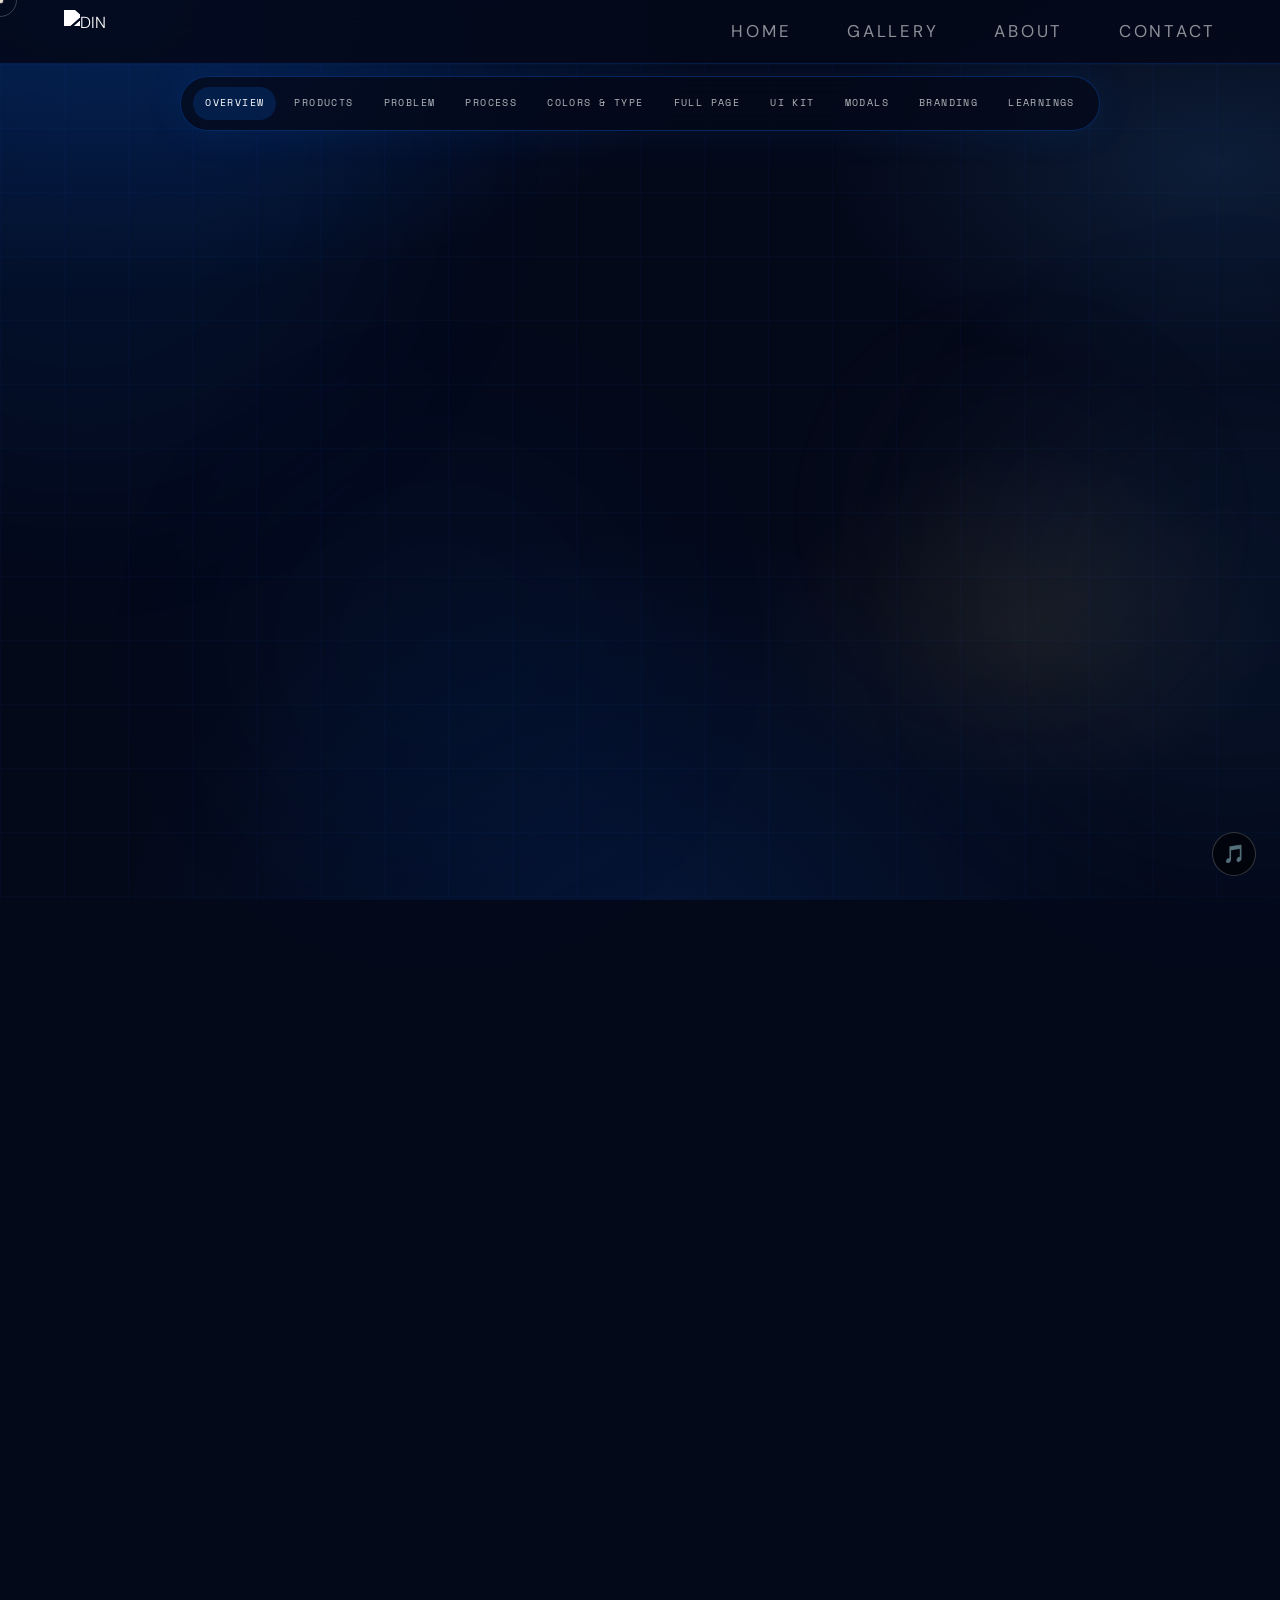
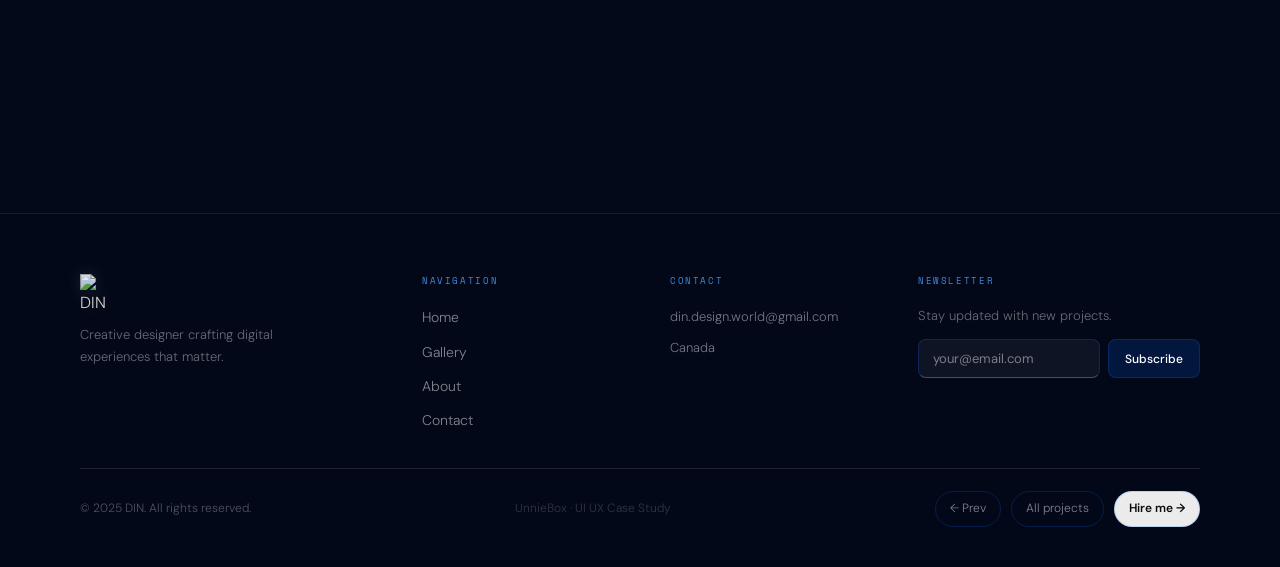
==== portfolio/unnie-box.html @ bd4ddaff "обновил файлы" ====
<!-- portfolio/unnie-box.html -->
<!DOCTYPE html>
<html lang="en">
<head>
  <meta charset="UTF-8">
  <meta name="viewport" content="width=device-width, initial-scale=1.0">
  <title>DIN – UnnieBox Case Study</title>
  <link rel="preconnect" href="https://fonts.googleapis.com">
  <link rel="preconnect" href="https://fonts.gstatic.com" crossorigin>
  <link href="https://fonts.googleapis.com/css2?family=Cormorant+Garamond:ital,wght@0,300;0,400;0,500;0,600;1,300;1,400&family=DM+Sans:wght@200;300;400;500&family=Space+Mono:wght@400;700&display=swap" rel="stylesheet">
  <link rel="stylesheet" href="/assets/css/style.css">
  <link rel="stylesheet" href="/assets/css/unniebox.css">
  <link rel="stylesheet" href="/assets/css/portfolio.css">
  <link rel="icon" type="image/png" href="/assets/images/DIN.png">
</head>
<body class="ub-body">
  <div class="ub-bg"></div>
  <div class="ub-grid-overlay"></div>
  <div class="ub-orb ub-orb-1"></div>
  <div class="ub-orb ub-orb-2"></div>
  <div class="ub-orb ub-orb-3"></div>
  <div class="ub-orb ub-orb-4"></div>
  <div class="ub-progress-bar" id="ubProgress"></div>
  <div class="din-cursor" id="dinCursor"></div>
  <div class="din-cursor-ring" id="dinCursorRing"></div>

  <header class="nav" id="topnav">
    <div class="logo"><a href="../index.html"><img src="/assets/images/DIN.png" alt="DIN" class="logo-img"></a></div>
    <button class="burger" id="burger" aria-label="Menu" type="button"><span></span><span></span><span></span></button>
    <nav class="menu">
      <a href="../index.html">Home</a>
      <a href="../gallery.html">Gallery</a>
      <a href="../about.html">About</a>
      <a href="../contactus.html">Contact</a>
    </nav>
  </header>
  <nav class="mobile-menu" id="mobileMenu">
    <div class="mobile-menu-panel">
      <div class="mobile-menu-top">
        <div class="mobile-logo" aria-hidden="true"></div>
        <button class="mobile-close" id="mobileClose" type="button">&times;</button>
      </div>
      <div class="mobile-menu-links">
        <a href="../index.html">Home</a>
        <a href="../gallery.html">Gallery</a>
        <a href="../about.html">About</a>
        <a href="../contactus.html">Contact</a>
      </div>
    </div>
  </nav>

  <div class="ub-page-wrap">
    <div class="case-subnav" data-case-subnav>
      <div class="case-subnav-inner">
        <div class="case-subnav-pill" role="navigation" aria-label="Case sections">
          <a href="#overview" class="case-subnav-link">Overview</a>
          <a href="#products" class="case-subnav-link">Products</a>
          <a href="#problem" class="case-subnav-link">Problem</a>
          <a href="#process" class="case-subnav-link">Process</a>
          <a href="#colors" class="case-subnav-link">Colors & Type</a>
          <a href="#landing" class="case-subnav-link">Full Page</a>
          <a href="#uikit" class="case-subnav-link">UI Kit</a>
          <a href="#modals" class="case-subnav-link">Modals</a>
          <a href="#branding" class="case-subnav-link">Branding</a>
          <a href="#learnings" class="case-subnav-link">Learnings</a>
        </div>
      </div>
    </div>

    <main class="ub-content" style="position:relative;z-index:1;color:#fff;padding-top:18px">
      <div class="case-wrap" style="padding-top:20px">
        <div class="case-hero" data-reveal>
          <div>
            <div class="ub-hero-accent"></div>
            <div class="case-eyebrow">UI WEB DESIGN · CASE STUDY</div>
            <h1 class="case-title">UnnieBox</h1>
            <p class="case-sub">Premium landing page and UI system for a Korean beauty box subscription. Trust, clarity, and conversion — through clean typography, smart modal flows, and strong calls-to-action.</p>
            <div class="case-actions">
              <a class="btn-case primary" href="../gallery.html">← Back to gallery</a>
              <a class="btn-case" href="../contactus.html">Get in touch</a>
              <a class="btn-case" href="clm.html">← Prev</a>
            </div>
            <div class="case-meta" style="margin-top:22px">
              <div class="meta-card"><div class="meta-k">Role</div><div class="meta-v">UI / UX Designer</div></div>
              <div class="meta-card"><div class="meta-k">Tools</div><div class="meta-v"><span class="chip">Figma</span><span class="chip">Adobe Illustrator</span></div></div>
              <div class="meta-card"><div class="meta-k">Focus</div><div class="meta-v">Landing page · Design system · Components</div></div>
              <div class="meta-card"><div class="meta-k">Deliverables</div><div class="meta-v">Screens · UI kit · Logo · Mockups</div></div>
            </div>
          </div>
          <!-- HERO IMAGE -->
          <div class="ub-hero-image-wrap" data-reveal data-reveal-delay="2">
            <img src="/assets/images/unniebox/products%20for%20website2.png" alt="Korean beauty product">
            <div class="ub-hero-overlay"></div>
            <span class="ub-hero-badge">Korean Skincare</span>
          </div>
        </div>

        <section class="case-sections">
          <section class="case-section" id="overview" data-reveal>
            <div class="case-overview-top">
              <div class="case-eyebrow">PROJECT OVERVIEW</div>
              <h2 class="case-h2">Beauty boxes from Korea, reimagined.</h2>
              <p class="case-p">UnnieBox is a subscription beauty service curating boxes with Korean skincare and cosmetics, shipped internationally. The challenge: design a complete landing page that builds trust fast, communicates product value visually, and guides users through a simple order flow.</p>
              <p class="case-p" style="margin-top:10px">I designed the full UI system — from logo and favicon to every button state, modal, and micro-interaction.</p>
              <div class="case-stats" style="margin-top:24px">
                <div class="stat" data-reveal data-reveal-delay="1"><div class="stat-n">9+</div><div class="stat-t">Unique page sections designed</div></div>
                <div class="stat" data-reveal data-reveal-delay="2"><div class="stat-n">5</div><div class="stat-t">Modal flow variants</div></div>
                <div class="stat" data-reveal data-reveal-delay="3"><div class="stat-n">100%</div><div class="stat-t">Custom UI kit from scratch</div></div>
              </div>
            </div>
          </section>

          <section class="case-section" id="products" data-reveal>
            <h2 class="case-h2">Featured products</h2>
            <p class="case-p">Each box is curated with dermatologist-tested Korean beauty products. Clean formulas, certified ingredients — zero SLS, SLES, sulfates, or artificial dyes.</p>
            <div class="ub-products-grid">
              <!-- PRODUCT IMAGES -->
              <div class="ub-product-card" data-reveal data-reveal-delay="1"><img src="/assets/images/unniebox/products%20for%20website.png" alt="Cleanser"><span class="ub-product-pill">Cleanser</span></div>
              <div class="ub-product-card" data-reveal data-reveal-delay="2"><img src="/assets/images/unniebox/products%20for%20website2.png" alt="Moisturizer"><span class="ub-product-pill">Moisturizer</span></div>
              <div class="ub-product-card" data-reveal data-reveal-delay="3"><img src="/assets/images/unniebox/products%20for%20website3.png" alt="SPF 50+"><span class="ub-product-pill">SPF 50+</span></div>
            </div>
          </section>

          <section class="case-section" id="problem" data-reveal>
            <h2 class="case-h2">Problem and goals</h2>
            <div class="case-grid2">
              <div class="case-card" data-reveal data-reveal-delay="1"><h3>Problem</h3><p>Beauty boxes require trust. Users need proof, clarity, and confidence before they share contact details or pay. Generic layouts kill conversions.</p></div>
              <div class="case-card" data-reveal data-reveal-delay="2"><h3>Goals</h3><p>Build a premium look, explain the offer fast, and guide users through a simple flow — learn, trust, order. Every section should answer an objection.</p></div>
            </div>
          </section>

          <section class="case-section" id="process" data-reveal>
            <h2 class="case-h2">Process</h2>
            <p class="case-p">I worked from story structure to reusable components. Each step focused on clarity, hierarchy, and conversion.</p>
            <div class="case-process">
              <div class="pstep" data-reveal data-reveal-delay="1"><div class="pnum">01</div><div class="ptitle">Story and layout</div><div class="pdesc">Defined the page narrative, section order, and CTA rhythm for a smooth user journey.</div></div>
              <div class="pstep" data-reveal data-reveal-delay="2"><div class="pnum">02</div><div class="ptitle">Design system</div><div class="pdesc">Set colors, typography, spacing, and card styles to keep everything consistent.</div></div>
              <div class="pstep" data-reveal data-reveal-delay="3"><div class="pnum">03</div><div class="ptitle">Components</div><div class="pdesc">Built a UI kit of buttons, inputs, tags, icons, and card templates to speed up design.</div></div>
              <div class="pstep" data-reveal data-reveal-delay="4"><div class="pnum">04</div><div class="ptitle">Interaction and polish</div><div class="pdesc">Designed modal flows, micro-interactions, and final visual refinements for a premium feel.</div></div>
            </div>
          </section>

          <section class="case-section" id="colors" data-reveal>
            <h2 class="case-h2">Colors and typography</h2>
            <p class="case-p">A calm, clean palette with one strong blue for actions. Editorial headings create a premium vibe, while the UI font keeps details readable.</p>
            <div class="case-swatch-row" style="margin-top:18px">
              <div class="sw" style="--c:#0b6dff"><span>Accent</span><b>#0B6DFF</b></div>
              <div class="sw" style="--c:#111318"><span>Text</span><b>#111318</b></div>
              <div class="sw" style="--c:#4aa2ff"><span>Secondary</span><b>#4AA2FF</b></div>
              <div class="sw" style="--c:#eaf3ff"><span>Surface</span><b>#EAF3FF</b></div>
              <div class="sw" style="--c:#e8c15a"><span>Warm</span><b>#E8C15A</b></div>
            </div>
            <div class="case-type-row">
  <div class="type-card">
    <span class="type-k">DISPLAY FONT</span>
    <div class="type-s">Cormorant Garamond</div>
    <div class="type-ex" style="font-family:'Cormorant Garamond',serif; font-style:italic;">Beauty from Korea</div>
  </div>
  <div class="type-card">
    <span class="type-k">UI FONT</span>
    <div class="type-s">DM Sans</div>
    <div class="type-ex" style="font-family:'DM Sans',sans-serif;">Clear UI and body text</div>
  </div>
</div>
  
          </section>

          <section class="case-section" id="landing" data-reveal>
            <div class="landing-head"><div class="case-eyebrow">FULL PAGE DESIGN</div><h2 class="case-h2">The complete landing experience.</h2></div>
            <div class="landing-grid">
              <div class="landing-full">
                <!-- FULL LANDING PAGE: main page -->
                <div class="landing-card"><img src="/assets/images/unniebox/main%20page.png" alt="Full landing page design"></div>
                <button class="landing-expand" type="button" id="expandFull">Expand full page ↗</button>
              </div>
              <div class="landing-modals">
                <!-- MODALS SIDEBAR -->
                <div class="modal-card" data-reveal data-reveal-delay="1"><div class="modal-tag">LEAD CAPTURE</div><img src="/assets/images/unniebox/UX%20flows3.png" alt="Lead capture modal"></div>
                <div class="modal-card" data-reveal data-reveal-delay="2"><div class="modal-tag">INSTAGRAM CTA</div><img src="/assets/images/unniebox/UX%20flows4.png" alt="Instagram modal"></div>
                <div class="modal-card" data-reveal data-reveal-delay="3"><div class="modal-tag">PAYMENT HELP</div><img src="/assets/images/unniebox/UX%20flows5.png" alt="Payment modal"></div>
              </div>
            </div>
          </section>

          <section class="case-section" id="uikit" data-reveal>
            <h2 class="case-h2">UI kit</h2>
            <p class="case-p">Reusable components designed for speed: buttons, cards, icons, tags, and input fields.</p>
            <div class="case-gallery">
              <!-- UI KIT -->
              <div class="case-img g-col-12" data-reveal><img src="/assets/images/unniebox/UIkit.png" alt="UI kit components"></div>
            </div>
          </section>

          <section class="case-section" id="modals" data-reveal>
            <h2 class="case-h2">Modal UX flows</h2>
            <p class="case-p">Instead of pushing users away from the main flow, key interactions open in modals. This keeps focus on conversion.</p>
            <div class="ub-screens-grid">
              <!-- ALL 5 MODAL SCREENS -->
              <div class="ub-screen-card" data-reveal data-reveal-delay="1"><span class="ub-screen-tag">Skin guide CTA</span><img src="/assets/images/unniebox/UX%20flows1.png" alt="Skin guide modal"></div>
              <div class="ub-screen-card" data-reveal data-reveal-delay="2"><span class="ub-screen-tag">Instagram follow</span><img src="/assets/images/unniebox/UX%20flows2.png" alt="Instagram modal"></div>
              <div class="ub-screen-card" data-reveal data-reveal-delay="3"><span class="ub-screen-tag">Payment troubleshoot</span><img src="/assets/images/unniebox/UX%20flows3.png" alt="Payment modal"></div>
              <div class="ub-screen-card" data-reveal data-reveal-delay="4"><span class="ub-screen-tag">Order form</span><img src="/assets/images/unniebox/UX%20flows4.png" alt="Order form modal"></div>
              <div class="ub-screen-card full" data-reveal data-reveal-delay="1"><span class="ub-screen-tag">Daily care tip</span><img src="/assets/images/unniebox/UX%20flows5.png" alt="Daily care modal"></div>
            </div>
          </section>

          <section class="case-section" id="branding" data-reveal>
            <h2 class="case-h2">Branding and mockups</h2>
            <p class="case-p">The wordmark uses a simple gift icon replacing the "O" in BOX — making the idea instantly readable.</p>
            <div class="case-gallery">
              <!-- LOGOS -->
              <div class="case-img g-col-6" data-reveal data-reveal-delay="1"><img src="/assets/images/unniebox/logo%20black.png" alt="Logo dark"></div>
              <div class="case-img g-col-6" data-reveal data-reveal-delay="2"><img src="/assets/images/unniebox/lgoo%20white%202.png" alt="Logo light"></div>
              <div class="case-img g-col-12" data-reveal data-reveal-delay="1"><img src="/assets/images/unniebox/logo%20black.png" alt="Logo mockup"></div>
              <div class="case-img g-col-12" data-reveal data-reveal-delay="2"><img src="/assets/images/unniebox/lgoo%20white%202.png" alt="Logo mockup 2"></div>
            </div>
          </section>

          <section class="case-section" id="learnings" data-reveal>
            <div class="case-eyebrow">KEY LEARNINGS</div>
            <h2 class="case-h2">What I learned building this.</h2>
            <div class="learn-grid">
              <div class="learn-card" data-reveal data-reveal-delay="1"><div class="learn-n">01</div><div class="learn-t">Conversion flows need storytelling</div><div class="learn-p">Each section must answer an objection and guide the user to the next step confidently.</div></div>
              <div class="learn-card" data-reveal data-reveal-delay="2"><div class="learn-n">02</div><div class="learn-t">Design systems save time</div><div class="learn-p">A strong UI kit makes every new section faster and keeps the page visually consistent.</div></div>
              <div class="learn-card" data-reveal data-reveal-delay="3"><div class="learn-n">03</div><div class="learn-t">Typography sets the tone</div><div class="learn-p">Editorial display type feels premium but must be balanced with clean UI text.</div></div>
              <div class="learn-card" data-reveal data-reveal-delay="4"><div class="learn-n">04</div><div class="learn-t">Trust signals must be authentic</div><div class="learn-p">Real credentials, clear reviews, and transparent steps build confidence quickly.</div></div>
            </div>
            <div class="ub-cta-banner" data-reveal>
              <h3>Let's build something great together.</h3>
              <p>I'm a UI/UX designer focused on clean, conversion-friendly experiences. Let's talk.</p>
              <div class="cta-actions">
                <a class="btn-case primary" href="../contactus.html">Get in touch</a>
                <a class="btn-case" href="../gallery.html">All projects</a>
              </div>
            </div>
          </section>
        </section>
      </div>
    </main>

    <footer class="case-footer case-footer--ub">
      <div class="case-footer__inner">
        <div class="case-footer__brand"><img src="/assets/images/DIN.png" alt="DIN Logo" class="case-footer__logo"><p class="case-footer__tagline">Creative designer crafting digital experiences that matter.</p></div>
        <div class="case-footer__col"><p class="case-footer__title">Navigation</p><nav class="case-footer__nav"><a href="../index.html">Home</a><a href="../gallery.html">Gallery</a><a href="../about.html">About</a><a href="../contactus.html">Contact</a></nav></div>
        <div class="case-footer__col"><p class="case-footer__title">Contact</p><div class="case-footer__item">din.design.world@gmail.com</div><div class="case-footer__item">Canada</div></div>
        <div class="case-footer__col"><p class="case-footer__title">Newsletter</p><p class="case-footer__hint">Stay updated with new projects.</p><form class="case-footer__form" id="newsletterForm"><input type="email" id="newsletterEmail" placeholder="your@email.com"><button type="submit">Subscribe</button></form></div>
      </div>
      <div class="case-footer__bottom">
        <span>© 2025 DIN. All rights reserved.</span>
        <span class="case-footer__case-label">UnnieBox · UI UX Case Study</span>
        <div class="case-footer__proj-nav">
          <a href="clm.html">← Prev</a>
          <a href="../gallery.html">All projects</a>
          <a class="cta" href="../contactus.html">Hire me →</a>
        </div>
      </div>
    </footer>
  </div>

  <div class="img-modal" id="imgModal" aria-hidden="true">
    <div class="img-modal-backdrop" data-close></div>
    <div class="img-modal-card" role="dialog" aria-modal="true">
      <button class="img-modal-close" type="button" data-close>✕</button>
      <img id="imgModalSrc" src="/assets/images/unniebox/main%20page.png" alt="Preview">
    </div>
  </div>
  <audio id="bgMusic" src="/assets/music/muzyka-ochen-krasivaya-pianino.mp3" loop></audio>
  <button id="musicBtn" class="music-btn" title="Toggle music">🎵</button>

  <script src="/assets/js/main.js"></script>
  <script src="/assets/js/unniebox.js"></script>
  <script>
    const progressBar = document.getElementById('ubProgress');
    window.addEventListener('scroll', () => {
      const total = document.documentElement.scrollHeight - window.innerHeight;
      progressBar.style.width = (window.scrollY / total * 100) + '%';
    }, { passive: true });
    const revObs = new IntersectionObserver((entries) => {
      entries.forEach(e => { if (e.isIntersecting) { e.target.classList.add('revealed'); revObs.unobserve(e.target); } });
    }, { threshold: 0.07 });
    document.querySelectorAll('[data-reveal]').forEach(el => revObs.observe(el));
    const subnavLinks = document.querySelectorAll('.case-subnav-pill a');
    const secObs = new IntersectionObserver((entries) => {
      entries.forEach(e => {
        if (!e.isIntersecting) return;
        const id = e.target.id;
        subnavLinks.forEach(l => l.classList.toggle('active', l.getAttribute('href') === '#' + id));
      });
    }, { threshold: 0.22 });
    document.querySelectorAll('.case-section[id]').forEach(s => secObs.observe(s));
    const modal = document.getElementById('imgModal');
    const modalImg = document.getElementById('imgModalSrc');
    function openModal(src) { modalImg.src = src; modal.classList.add('open'); modal.setAttribute('aria-hidden', 'false'); document.body.classList.add('no-scroll'); }
    document.querySelectorAll('.ub-product-card img, .ub-screen-card img, .case-img img, .landing-card img, .modal-card img').forEach(img => { img.style.cursor = 'zoom-in'; img.addEventListener('click', () => openModal(img.src)); });
    document.getElementById('expandFull')?.addEventListener('click', () => openModal('/assets/images/unniebox/main%20page.png'));
    modal.querySelectorAll('[data-close]').forEach(el => el.addEventListener('click', () => { modal.classList.remove('open'); modal.setAttribute('aria-hidden', 'true'); document.body.classList.remove('no-scroll'); }));
    document.addEventListener('keydown', e => { if (e.key === 'Escape') { modal.classList.remove('open'); document.body.classList.remove('no-scroll'); } });
  </script>
</body>
</html>
---- assets/css/style.css ----
/* ============================================
   DIN – Portfolio CSS  |  style.css (global)
   Aesthetic: Dark luxury editorial
   ============================================ */

@import url('https://fonts.googleapis.com/css2?family=Cormorant+Garamond:ital,wght@0,300;0,400;0,500;0,600;1,300;1,400&family=DM+Sans:wght@200;300;400;500&family=Space+Mono:wght@400;700&display=swap');

:root {
  --bg:         #080808;
  --bg-2:       #0f0f0f;
  --bg-card:    #111111;
  --border:     rgba(255,255,255,0.07);
  --border-h:   rgba(255,255,255,0.18);
  --text:       #f0ece4;
  --text-muted: rgba(255,255,255,0.58); /* FIXED: было #6b6b6b */
  --text-dim:   rgba(255,255,255,0.42); /* FIXED: было #999    */
  --accent:     #c8a96e;
  --accent-2:   #b8935a;
  --white:      #fafafa;
  --font-serif: 'Cormorant Garamond', Georgia, serif;
  --font-sans:  'DM Sans', system-ui, sans-serif;
  --font-mono:  'Space Mono', monospace;
  --r:          12px;
  --r-lg:       20px;
  --ease:       cubic-bezier(0.4, 0, 0.2, 1);
  --navH:       130px;
  --subGap:     18px;
}

*, *::before, *::after { box-sizing: border-box; margin: 0; padding: 0; }
html { scroll-behavior: smooth; }
html, body { height: 100%; }
body {
  background: var(--bg);
  color: var(--text);
  font-family: var(--font-sans);
  font-weight: 300;
  line-height: 1.65;
  -webkit-font-smoothing: antialiased;
  overflow-x: hidden;
}
img { max-width: 100%; height: auto; display: block; }
h1, h2, h3, h4 { font-family: var(--font-serif); font-weight: 400; line-height: 1.15; letter-spacing: -0.01em; }
a { text-decoration: none; color: inherit; }

body::before {
  content: '';
  position: fixed;
  inset: 0;
  background-image: url("data:image/svg+xml,%3Csvg viewBox='0 0 256 256' xmlns='http://www.w3.org/2000/svg'%3E%3Cfilter id='noise'%3E%3CfeTurbulence type='fractalNoise' baseFrequency='0.9' numOctaves='4' stitchTiles='stitch'/%3E%3C/filter%3E%3Crect width='100%25' height='100%25' filter='url(%23noise)' opacity='0.03'/%3E%3C/svg%3E");
  pointer-events: none;
  z-index: 9999;
  opacity: 0.4;
}

/* ============================================
   NAVIGATION
   ============================================ */
.nav {
  position: fixed;
  top: 0; left: 0; right: 0;
  z-index: 100;
  display: flex;
  justify-content: space-between;
  align-items: center;
  padding: 0 64px;
  background: rgba(8,8,8,0.94);
  backdrop-filter: blur(28px);
  -webkit-backdrop-filter: blur(28px);
  border-bottom: 1px solid rgba(255,255,255,0.10);
  transition: padding 0.3s var(--ease);
  height: var(--navH);
}

.logo img {
  height: 90px;
  max-height: calc(var(--navH) - 20px);
  width: auto;
  display: block;
  filter: brightness(0) invert(1);
}

.logo-text {
  font-family: var(--font-serif);
  font-size: 22px;
  letter-spacing: 0.08em;
  color: var(--white);
  font-weight: 500;
}

.menu { display: flex; align-items: center; gap: 56px; }

.menu a {
  font-family: var(--font-sans);
  font-size: 17px;
  font-weight: 400;
  letter-spacing: 0.16em;
  text-transform: uppercase;
  color: rgba(255,255,255,0.55);
  transition: color 0.25s var(--ease);
  position: relative;
}

.menu a::after {
  content: '';
  position: absolute;
  bottom: -4px; left: 0;
  width: 0; height: 1px;
  background: var(--accent);
  transition: width 0.3s var(--ease);
}

.menu a:hover, .menu a.active { color: var(--white); }
.menu a.active::after, .menu a:hover::after { width: 100%; }

.burger {
  display: none;
  flex-direction: column;
  gap: 6px;
  width: 36px;
  border: none;
  background: none;
  cursor: pointer;
  padding: 4px;
}

.burger span {
  display: block;
  height: 2px;
  background: var(--white);
  transition: all 0.3s var(--ease);
  transform-origin: center;
  border-radius: 2px;
}

.mobile-menu {
  display: none;
  position: fixed;
  inset: 0;
  z-index: 200;
  background: rgba(0,0,0,0.6);
  backdrop-filter: blur(10px);
}

.mobile-menu.open { display: flex; justify-content: flex-end; }

.mobile-menu-panel {
  width: min(360px, 86vw);
  height: 100%;
  background: var(--bg-2);
  border-left: 1px solid var(--border);
  padding: 26px 28px;
  display: flex;
  flex-direction: column;
  animation: slideIn 0.3s var(--ease);
}

@keyframes slideIn {
  from { transform: translateX(100%); }
  to   { transform: translateX(0); }
}

.mobile-menu-top { display: flex; justify-content: flex-end; align-items: center; margin-bottom: 36px; }

.mobile-close {
  border: 1px solid var(--border);
  background: rgba(255,255,255,0.03);
  color: var(--text-muted);
  width: 40px; height: 40px;
  border-radius: 12px;
  font-size: 22px;
  cursor: pointer;
  line-height: 1;
  transition: color 0.2s, border-color 0.2s, background 0.2s;
}

.mobile-close:hover { color: var(--white); border-color: rgba(255,255,255,0.22); background: rgba(255,255,255,0.06); }

.mobile-menu-links { display: flex; flex-direction: column; gap: 18px; }

.mobile-menu-links a {
  font-family: var(--font-serif);
  font-size: 28px;
  font-weight: 300;
  color: var(--text-muted);
  transition: color 0.25s var(--ease), transform 0.25s var(--ease);
  display: inline-block;
}

.mobile-menu-links a.active, .mobile-menu-links a:hover { color: var(--white); transform: translateX(8px); }

@media (max-width: 520px) {
  .mobile-menu.open { justify-content: center; }
  .mobile-menu-panel { width: 100%; border-left: none; }
}

/* ============================================
   FOOTER
   ============================================ */
.site-footer { background: var(--bg-2); border-top: 1px solid var(--border); padding: 60px 48px 40px; }

.site-footer__inner {
  max-width: 1200px;
  margin: 0 auto;
  display: grid;
  grid-template-columns: 1.5fr 1fr 1fr 1.2fr;
  gap: 60px;
  align-items: start;
}

.site-footer__logo-img { height: 52px; width: auto; margin-bottom: 15px; filter: brightness(0) invert(1); }
.site-footer__tagline { font-size: 13px; color: var(--text-muted); line-height: 1.7; max-width: 220px; }
.site-footer__col-title { font-family: var(--font-mono); font-size: 10px; letter-spacing: 0.15em; text-transform: uppercase; color: rgba(255,255,255,0.55); margin-bottom: 20px; }
.site-footer__nav { display: flex; flex-direction: column; gap: 12px; }
.site-footer__nav a { font-size: 14px; color: var(--text-muted); transition: color 0.2s, transform 0.2s; display: inline-block; }
.site-footer__nav a:hover { color: var(--white); transform: translateX(4px); }
.site-footer__item { display: flex; align-items: center; gap: 10px; font-size: 13px; color: var(--text-muted); margin-bottom: 10px; }
.site-footer__form-label { font-size: 13px; color: var(--text-muted); margin-bottom: 12px; line-height: 1.6; }
.site-footer__form { display: flex; gap: 8px; }
.site-footer__form input { flex: 1; padding: 10px 14px; background: var(--bg-card); border: 1px solid var(--border); border-radius: 6px; color: var(--white); font-family: var(--font-sans); font-size: 13px; outline: none; transition: border-color 0.2s; }
.site-footer__form input:focus { border-color: rgba(255,255,255,0.40); }
.site-footer__form input::placeholder { color: var(--text-muted); }
.site-footer__form button { padding: 10px 16px; background: rgba(255,255,255,0.90); border: none; border-radius: 6px; color: #080808; font-family: var(--font-sans); font-size: 12px; font-weight: 500; cursor: pointer; white-space: nowrap; transition: background 0.2s, transform 0.2s; }
.site-footer__form button:hover { background: #ffffff; transform: scale(1.02); }
.site-footer__bottom { max-width: 1200px; margin: 40px auto 0; padding-top: 24px; border-top: 1px solid var(--border); display: flex; justify-content: space-between; align-items: center; font-size: 12px; color: var(--text-muted); }

/* ============================================
   ANIMATIONS
   ============================================ */
.fade-up { opacity: 0; transform: translateY(30px); animation: fadeUp 0.8s var(--ease) forwards; }
@keyframes fadeUp { to { opacity: 1; transform: translateY(0); } }
.delay-1 { animation-delay: 0.1s; }
.delay-2 { animation-delay: 0.2s; }
.delay-3 { animation-delay: 0.3s; }
.delay-4 { animation-delay: 0.5s; }

/* ============================================
   CUSTOM CURSOR
   ============================================ */
.din-cursor { position: fixed; top: 0; left: 0; width: 7px; height: 7px; background: rgba(255,255,255,0.9); border-radius: 50%; pointer-events: none; z-index: 99999; transform: translate(-50%, -50%); mix-blend-mode: difference; }
.din-cursor-ring { position: fixed; top: 0; left: 0; width: 34px; height: 34px; border: 1px solid rgba(255,255,255,0.22); border-radius: 50%; pointer-events: none; z-index: 99998; transform: translate(-50%, -50%); transition: width 0.4s cubic-bezier(0.23,1,0.32,1), height 0.4s cubic-bezier(0.23,1,0.32,1); }
@media (pointer: coarse), (max-width: 900px) { .din-cursor, .din-cursor-ring { display: none !important; } }

/* ============================================
   GALLERY PAGE
   ============================================ */
.gallery-hero { padding: 140px 48px 60px; max-width: 1200px; margin: 0 auto; position: relative; }
.gallery-hero-eyebrow { font-family: var(--font-mono); font-size: 11px; letter-spacing: 0.2em; text-transform: uppercase; color: var(--accent); margin-bottom: 20px; display: block; }
.gallery-hero h1 { font-size: clamp(2.5rem, 6vw, 5.5rem); font-weight: 300; color: var(--white); max-width: 800px; line-height: 1.1; margin-bottom: 24px; }
.gallery-hero h1 em { font-style: italic; color: var(--accent); }
.gallery-hero p { font-size: 17px; color: var(--text-muted); max-width: 520px; line-height: 1.8; }
.gallery-count { position: absolute; top: 140px; right: 48px; font-family: var(--font-mono); font-size: 72px; font-weight: 700; color: rgba(255,255,255,0.03); line-height: 1; pointer-events: none; user-select: none; }
.gallery-container { padding: 20px 48px 80px; max-width: 1200px; margin: 0 auto; }
.projects-grid { display: grid; grid-template-columns: repeat(2, 1fr); gap: 24px; margin-bottom: 48px; }
.project-card { background: var(--bg-card); border: 1px solid var(--border); border-radius: var(--r-lg); overflow: hidden; cursor: pointer; transition: all 0.4s var(--ease); display: flex; flex-direction: column; }
.project-card:hover { border-color: rgba(200,169,110,0.3); transform: translateY(-8px); box-shadow: 0 30px 70px rgba(0,0,0,0.5); }
.project-image { overflow: hidden; aspect-ratio: 16/10; background: #0d0d0d; }
.project-image img { width: 100%; height: 100%; object-fit: cover; transition: transform 0.6s var(--ease), filter 0.4s var(--ease); filter: brightness(0.85) saturate(0.8); }
.project-card:hover .project-image img { transform: scale(1.05); filter: brightness(1) saturate(1); }
.project-info { display: flex; align-items: center; justify-content: space-between; padding: 18px 22px; border-top: 1px solid var(--border); }
.project-meta { display: flex; align-items: center; gap: 14px; }
.project-icon { width: 34px; height: 34px; border-radius: 50%; border: 1px solid var(--border-h); display: flex; align-items: center; justify-content: center; flex-shrink: 0; transition: border-color 0.3s, background 0.3s; }
.project-card:hover .project-icon { border-color: var(--accent); background: rgba(200,169,110,0.08); }
.project-icon img { width: 14px; height: 14px; opacity: 0.5; filter: brightness(0) invert(1); transition: opacity 0.3s; }
.project-card:hover .project-icon img { opacity: 0.9; }
.project-title { font-family: var(--font-serif); font-size: 18px; font-weight: 400; color: var(--text); transition: color 0.3s; }
.project-card:hover .project-title { color: var(--white); }
.project-arrow { width: 20px; height: 20px; color: var(--text-muted); transition: color 0.3s, transform 0.3s var(--ease); flex-shrink: 0; }
.project-card:hover .project-arrow { color: var(--accent); transform: translate(4px, -4px); }

/* ============================================
   HOME WORKS CAROUSEL
   ============================================ */
.home-works { padding: 100px 0; background: var(--bg-2); border-top: 1px solid var(--border); border-bottom: 1px solid var(--border); overflow: hidden; }
.home-works-layout { display: grid; grid-template-columns: 300px 1fr; align-items: start; }
.works-left-col { position: sticky; top: 100px; padding: 0 0 0 48px; z-index: 10; }
.works-script { display: block; font-family: var(--font-serif); font-size: 52px; font-weight: 300; font-style: italic; color: var(--white); line-height: 1; }
.works-strong { display: block; font-family: var(--font-sans); font-size: 44px; font-weight: 200; letter-spacing: -0.02em; text-transform: uppercase; color: var(--white); line-height: 1; margin-bottom: 20px; }
.works-desc { font-size: 13px; color: var(--text-muted); line-height: 1.8; max-width: 200px; margin-bottom: 32px; }
.works-nav { display: flex; align-items: center; gap: 10px; margin-bottom: 12px; }
.nav-btn { width: 40px; height: 40px; border-radius: 50%; border: 1px solid var(--border-h); background: none; display: flex; align-items: center; justify-content: center; cursor: pointer; color: var(--text-muted); transition: all 0.3s; }
.nav-btn:hover { border-color: var(--accent); color: var(--accent); background: rgba(200,169,110,0.06); }
.prog-track { width: 80px; height: 1px; background: var(--border); border-radius: 999px; overflow: hidden; }
.prog-fill { height: 100%; background: var(--accent); border-radius: 999px; width: 25%; transition: width 0.4s var(--ease); }
.nav-counter { font-family: var(--font-mono); font-size: 11px; color: var(--text-muted); letter-spacing: 0.1em; margin-left: 4px; }
.outline-link { display: inline-flex; align-items: center; gap: 10px; padding: 11px 22px; border: 1px solid var(--border-h); border-radius: 999px; color: var(--text-muted); font-size: 11px; font-family: var(--font-mono); letter-spacing: 0.1em; transition: all 0.3s; margin-top: 4px; }
.outline-link:hover { border-color: var(--accent); color: var(--accent); transform: translateX(4px); }
.works-area { overflow: hidden; padding: 10px 0 40px; cursor: grab; user-select: none; }
.works-area:active { cursor: grabbing; }
.works-track { display: flex; gap: 20px; padding: 10px 48px 10px 32px; width: max-content; will-change: transform; transition: transform 0.55s cubic-bezier(0.4,0,0.2,1); }
.wcard { width: 360px; height: 490px; border-radius: var(--r-lg); border: 1px solid var(--border); background: var(--bg-card); overflow: hidden; position: relative; flex-shrink: 0; cursor: pointer; transition: border-color 0.4s, transform 0.4s var(--ease), box-shadow 0.4s; }
.wcard:hover { border-color: rgba(200,169,110,0.3); transform: translateY(-12px) scale(1.015); box-shadow: 0 40px 80px rgba(0,0,0,0.65); }
.wcard-bg { position: absolute; inset: 0; background-size: cover; background-position: center; transition: transform 0.6s var(--ease), filter 0.5s; filter: brightness(0.45) saturate(0.7); }
.wcard:hover .wcard-bg { transform: scale(1.06); filter: brightness(0.25) saturate(0.5); }
.bg1 { background: linear-gradient(135deg,#0d1520 0%,#1a2840 40%,#0d1a2e 100%); }
.bg2 { background: linear-gradient(135deg,#1a0d0d 0%,#2e1a0d 40%,#1a1200 100%); }
.bg3 { background: linear-gradient(135deg,#0d1a0d 0%,#1a2e1a 40%,#0a1a10 100%); }
.bg4 { background: linear-gradient(135deg,#1a0d20 0%,#2a1040 40%,#1a0a28 100%); }
.wcard-mockup { position: absolute; top: 50%; left: 50%; transform: translate(-50%,-55%) rotate(-7deg); width: 220px; aspect-ratio: 16/10; background: rgba(255,255,255,0.04); border: 1px solid rgba(255,255,255,0.08); border-radius: 8px; overflow: hidden; box-shadow: 0 20px 60px rgba(0,0,0,0.5); opacity: 0.65; transition: transform 0.6s var(--ease), opacity 0.4s; }
.wcard:hover .wcard-mockup { transform: translate(-50%,-58%) rotate(-4deg) scale(1.03); opacity: 0.25; }
.mock-bar { height: 20px; background: rgba(255,255,255,0.04); border-bottom: 1px solid rgba(255,255,255,0.05); display: flex; align-items: center; padding: 0 8px; gap: 4px; }
.mock-bar span { width: 5px; height: 5px; border-radius: 50%; background: rgba(255,255,255,0.12); }
.mock-body { padding: 10px; display: flex; flex-direction: column; gap: 6px; }
.ml { height: 4px; border-radius: 2px; background: rgba(255,255,255,0.06); }
.ml.a { background: rgba(200,169,110,0.25); width: 55%; }
.ml.l { width: 80%; }
.ml.m { width: 65%; }
.ml.s { width: 40%; }
.wcard-veil { position: absolute; inset: 0; background: linear-gradient(to top,rgba(8,8,8,0.98) 0%,rgba(8,8,8,0.55) 50%,rgba(8,8,8,0.1) 100%); }
.wcard-num { position: absolute; top: 22px; right: 22px; font-family: var(--font-mono); font-size: 11px; letter-spacing: 0.15em; color: rgba(255,255,255,0.25); z-index: 2; }
.wcard-foot { position: absolute; bottom: 0; left: 0; right: 0; padding: 24px 26px 26px; z-index: 3; transition: padding-bottom 0.4s var(--ease); }
.wcard:hover .wcard-foot { padding-bottom: 170px; }
.wcard-cat { font-family: var(--font-mono); font-size: 9px; letter-spacing: 0.2em; text-transform: uppercase; color: var(--accent); margin-bottom: 8px; }
.wcard-title { font-family: var(--font-serif); font-size: 26px; font-weight: 300; color: var(--white); line-height: 1.2; }
.wcard-reveal { position: absolute; bottom: 0; left: 0; right: 0; padding: 0 26px 26px; z-index: 4; transform: translateY(16px); opacity: 0; transition: transform 0.45s var(--ease), opacity 0.4s; }
.wcard:hover .wcard-reveal { transform: translateY(0); opacity: 1; }
.wcard-reveal p { font-size: 13px; color: rgba(240,236,228,0.55); line-height: 1.75; margin-bottom: 14px; }
.rtags { display: flex; flex-wrap: wrap; gap: 6px; margin-bottom: 18px; }
.rtags span { font-family: var(--font-mono); font-size: 9px; letter-spacing: 0.1em; text-transform: uppercase; color: var(--accent); background: rgba(200,169,110,0.1); border: 1px solid rgba(200,169,110,0.22); padding: 4px 10px; border-radius: 999px; }
.rlink { display: inline-flex; align-items: center; gap: 12px; font-family: var(--font-mono); font-size: 10px; letter-spacing: 0.15em; text-transform: uppercase; color: var(--white); }
.rarrow { width: 30px; height: 30px; border-radius: 50%; border: 1px solid var(--border-h); display: flex; align-items: center; justify-content: center; transition: background 0.3s, border-color 0.3s; }
.wcard:hover .rarrow { background: var(--accent); border-color: var(--accent); }

/* ============================================
   CASE SUBNAV
   ============================================ */
.case-section { scroll-margin-top: calc(var(--navH) + 90px); }
.case-subnav { position: fixed; left: 0; right: 0; top: var(--navH); z-index: 90; display: flex; justify-content: center; padding: 12px 16px; pointer-events: none; }
.case-subnav-inner { width: 100%; display: flex; justify-content: center; pointer-events: none; }
.case-subnav-pill { pointer-events: auto; display: flex; gap: 6px; align-items: center; justify-content: center; flex-wrap: wrap; padding: 10px 12px; border-radius: 999px; border: 1px solid rgba(255,60,60,0.28); background: rgba(10,11,14,0.38); backdrop-filter: blur(18px); -webkit-backdrop-filter: blur(18px); box-shadow: 0 18px 55px rgba(0,0,0,0.55), 0 0 0 1px rgba(255,60,60,0.10) inset, 0 0 90px rgba(255,60,60,0.12); }
.case-subnav-link { font-family: var(--font-mono); font-size: 10px; letter-spacing: .14em; text-transform: uppercase; color: rgba(255,255,255,0.65); text-decoration: none; padding: 8px 12px; border-radius: 999px; transition: background .2s, color .2s, transform .2s; white-space: nowrap; }
.case-subnav-link:hover { background: rgba(255,60,60,0.14); color: #fff; transform: translateY(-1px); }
.case-subnav-link.active { background: rgba(255,60,60,0.22); color: #fff; }

/* ============================================
   CASE FOOTER
   ============================================ */
.case-footer { background: rgba(10,11,14,0.95); border-top: 1px solid rgba(255,255,255,0.10); padding: 60px 48px 40px; position: relative; z-index: 1; }
.case-footer__inner { max-width: 1120px; margin: 0 auto; display: grid; grid-template-columns: 1.5fr 1fr 1fr 1.2fr; gap: 60px; align-items: start; }
.case-footer__logo { width: 38px; height: 38px; object-fit: contain; margin-bottom: 12px; opacity: .9; filter: drop-shadow(0 0 8px rgba(255,255,255,0.12)); }
.case-footer__tagline { font-size: 13px; color: rgba(255,255,255,0.40); line-height: 1.7; max-width: 240px; }
.case-footer__title { font-family: var(--font-mono); font-size: 9px; letter-spacing: 0.18em; text-transform: uppercase; color: rgba(255,255,255,0.65); margin-bottom: 18px; }
.case-footer__nav { display: flex; flex-direction: column; gap: 11px; }
.case-footer__nav a { font-size: 14px; color: rgba(255,255,255,0.50); text-decoration: none; transition: color .2s, transform .2s; display: inline-block; }
.case-footer__nav a:hover { color: #fff; transform: translateX(4px); }
.case-footer__item { font-size: 13px; color: rgba(255,255,255,0.45); margin-bottom: 9px; }
.case-footer__hint { font-size: 13px; color: rgba(255,255,255,0.40); margin-bottom: 12px; line-height: 1.6; }
.case-footer__form { display: flex; gap: 8px; }
.case-footer__form input { flex: 1; padding: 10px 14px; background: rgba(255,255,255,0.05); border: 1px solid rgba(255,255,255,0.14); border-radius: 8px; color: #fff; font-family: var(--font-sans); font-size: 13px; outline: none; transition: border-color .2s; }
.case-footer__form input:focus { border-color: rgba(255,255,255,0.40); }
.case-footer__form input::placeholder { color: rgba(255,255,255,0.28); }
.case-footer__form button { padding: 10px 16px; background: rgba(255,255,255,0.12); border: 1px solid rgba(255,255,255,0.16); border-radius: 8px; color: #fff; font-family: var(--font-sans); font-size: 12px; font-weight: 500; cursor: pointer; white-space: nowrap; transition: background .2s, transform .2s, box-shadow .2s; }
.case-footer__form button:hover { background: rgba(255,255,255,0.18); transform: scale(1.03); box-shadow: 0 6px 20px rgba(0,0,0,0.35); }
.case-footer__bottom { max-width: 1120px; margin: 36px auto 0; padding-top: 22px; border-top: 1px solid rgba(255,255,255,0.10); display: flex; justify-content: space-between; align-items: center; font-size: 12px; color: rgba(255,255,255,0.30); flex-wrap: wrap; gap: 12px; }
.case-footer__case-label { color: rgba(255,255,255,0.18); }
.case-footer__proj-nav { display: flex; gap: 10px; align-items: center; }
.case-footer__proj-nav a { color: rgba(255,255,255,0.50); text-decoration: none; font-size: 12px; padding: 7px 14px; border-radius: 999px; border: 1px solid rgba(255,255,255,0.14); transition: all .2s; }
.case-footer__proj-nav a:hover { background: rgba(255,255,255,0.10); color: #fff; border-color: rgba(255,255,255,0.22); }
.case-footer__proj-nav a.cta { background: rgba(255,255,255,0.92); color: #0a0b0e; border-color: rgba(255,255,255,0.92); font-weight: 600; }
.case-footer__proj-nav a.cta:hover { background: #fff; }

/* ============================================
   RESPONSIVE
   ============================================ */
@media (max-width: 900px) {
  :root { --navH: 80px; }
  .nav { padding: 0 24px; height: 80px; }
  .logo img { height: 60px; }
  .menu { display: none; }
  .burger { display: flex; }
  .gallery-hero { padding: 110px 24px 40px; }
  .gallery-count { display: none; }
  .gallery-container { padding: 20px 24px 60px; }
  .projects-grid { grid-template-columns: 1fr; gap: 16px; }
  .site-footer { padding: 40px 24px 30px; }
  .site-footer__inner { grid-template-columns: 1fr; gap: 36px; }
  .site-footer__bottom { flex-direction: column; gap: 8px; text-align: center; }
  .home-works-layout { grid-template-columns: 1fr; }
  .works-left-col { position: relative; top: auto; padding: 0 24px 40px; }
  .works-track { padding: 10px 24px; }
  .case-footer__inner { grid-template-columns: 1fr 1fr; gap: 36px; }
  .case-footer { padding: 50px 24px 36px; }
}

@media (max-width: 640px) {
  .case-subnav { padding: 10px 12px; }
  .case-subnav-pill { padding: 10px; }
  .case-subnav-link { padding: 8px 10px; font-size: 9px; }
  .case-footer__inner { grid-template-columns: 1fr; gap: 28px; }
  .case-footer__bottom { flex-direction: column; align-items: flex-start; }
}

@media (max-width: 600px) {
  .section-header { flex-direction: column; align-items: flex-start; }
  .section-header p { text-align: left; max-width: 100%; }
}

/* misc */
#about { scroll-margin-top: 120px; }
.img-modal { display: none; }
.img-modal.open { display: block; }

.music-btn {
  position: fixed;
  bottom: 24px;
  right: 24px;
  width: 44px;
  height: 44px;
  border-radius: 50%;
  border: 1px solid rgba(255,255,255,0.2);
  background: rgba(0,0,0,0.6);
  color: white;
  font-size: 18px;
  cursor: pointer;
  z-index: 999;
  backdrop-filter: blur(10px);
  transition: all 0.3s;
}
.music-btn:hover { transform: scale(1.1); }
.music-btn.playing { border-color: rgba(255,255,255,0.5); }

/* ── GLOBAL INPUT VISIBILITY ── */
input::placeholder, textarea::placeholder {
  color: rgba(255,255,255,0.45) !important;
}

input, textarea {
  border-bottom: 1px solid rgba(255,255,255,0.25) !important;
}

.field label,
label {
  color: rgba(255,255,255,0.7) !important;
}

/* ── LABEL GLOW ON FOCUS ── */
.field:focus-within label {
  color: var(--accent) !important;
  text-shadow: 0 0 12px rgba(200,169,110,0.6);
}

.idx-hero-inner {
  padding: 0 0 0 64px;
  padding-top: calc(var(--navH) + 40px);
}

/* ── HERO TEXT BRIGHTER ── */
.idx-eyebrow {
  color: rgba(255,255,255,0.6);
}

.idx-sub {
  color: rgba(255,255,255,0.65);
}

.idx-scroll {
  color: rgba(255,255,255,0.5);
}
---- assets/css/unniebox.css ----
/* UnnieBox case study layout */

/* page enter animation */
body:not(.is-loaded) .case-wrap{opacity:0;transform:translateY(14px)}
.case-wrap{transition:opacity 520ms ease,transform 520ms ease}

.case-wrap{max-width:1120px;margin:0 auto;padding:96px 24px 120px}
.case-hero{display:grid;grid-template-columns:1.2fr .8fr;gap:32px;align-items:center;margin-top:28px}


.case-sub{max-width:46ch;color:rgba(255,255,255,.78);font-size:16px;line-height:1.6}
.case-meta{display:grid;grid-template-columns:repeat(2,minmax(0,1fr));gap:14px;margin-top:22px}
.meta-card{border:1px solid rgba(255,255,255,.12);background:rgba(255,255,255,.04);border-radius:18px;padding:14px 14px}

.meta-v{margin-top:6px;color:rgba(255,255,255,.9);font-size:14px}
.case-hero-media{border-radius:26px;border:1px solid rgba(255,255,255,.1);overflow:hidden;background:rgba(255,255,255,.03);box-shadow:0 24px 80px rgba(0,0,0,.35)}
.case-hero-media img{display:block;width:100%;height:auto}

/* top pill header for case page */
.case-actions{display:flex;gap:12px;flex-wrap:wrap;margin-top:18px}
.btn-case{display:inline-flex;align-items:center;gap:10px;padding:12px 16px;border-radius:999px;border:1px solid rgba(255,255,255,.14);background:rgba(255,255,255,.05);color:#fff;text-decoration:none;font-size:14px}
.btn-case.primary{background:#ffffff;color:#0b0f14;border-color:transparent}
.btn-case:hover{transform:translateY(-1px)}
.case-sections{margin-top:56px;display:grid;gap:56px}
.case-section{border-top:1px solid rgba(255,255,255,.10);padding-top:28px}
.case-p{color:rgba(255,255,255,.78);line-height:1.7;max-width:72ch}
.case-grid2{display:grid;grid-template-columns:1fr 1fr;gap:18px;margin-top:18px}
.case-card{border:1px solid rgba(255,255,255,.12);background:rgba(255,255,255,.04);border-radius:22px;padding:18px}
.case-card h3{margin:0 0 8px;font-size:16px;color:#fff}
.case-card p{margin:0;color:rgba(255,255,255,.76);line-height:1.65;font-size:14px}
.case-img{border-radius:22px;border:1px solid rgba(255,255,255,.1);overflow:hidden;background:rgba(255,255,255,.03)}
.case-img img{display:block;width:100%;height:auto}
.case-gallery{display:grid;grid-template-columns:repeat(12,1fr);gap:16px;margin-top:18px}
.g-col-7{grid-column:span 7}
.g-col-5{grid-column:span 5}
.g-col-6{grid-column:span 6}
.g-col-4{grid-column:span 4}
.g-col-12{grid-column:span 12}
.case-fullpage{max-height:720px;overflow:auto;border-radius:22px;border:1px solid rgba(255,255,255,.1);background:rgba(255,255,255,.03)}
.case-fullpage img{display:block;width:100%;height:auto}
.case-toc{position:sticky;top:86px;align-self:start;border:1px solid rgba(255,255,255,.12);background:rgba(0,0,0,.25);backdrop-filter:blur(14px);border-radius:18px;padding:14px}
.case-toc a{display:flex;justify-content:space-between;gap:12px;padding:10px 10px;border-radius:12px;text-decoration:none;color:rgba(255,255,255,.78);font-size:14px}
.case-toc a:hover{background:rgba(255,255,255,.06);color:#fff}
.case-layout{display:grid;grid-template-columns:260px 1fr;gap:24px}
.case-footer-nav{margin-top:26px;display:flex;justify-content:space-between;gap:14px;flex-wrap:wrap}
.case-footer-nav a{color:#fff;text-decoration:none;border:1px solid rgba(255,255,255,.14);background:rgba(255,255,255,.05);padding:12px 16px;border-radius:999px}


@media (max-width: 980px) {
  .stats-grid,
  .ba-grid,
  .screens-grid,
  .process-grid,
  .grid2,
  .learn-grid { grid-template-columns: 1fr; }
}
@media (max-width: 560px){
  .case-title{font-size:44px}
  .case-grid2{grid-template-columns:1fr}
  .case-gallery{grid-template-columns:repeat(6,1fr)}
  .g-col-7,.g-col-5,.g-col-6,.g-col-4,.g-col-12{grid-column:span 6}
}

/* Extra case study sections */

.case-overview-top{padding:10px 0 0}

.case-stats{display:grid;grid-template-columns:repeat(3,1fr);gap:14px;margin-top:22px}
.case-stats .stat{background:rgba(255,255,255,.06);border:1px solid rgba(255,255,255,.10);border-radius:18px;padding:18px}
.stat-n{font-family:"Cormorant Garamond",serif;font-size:46px;line-height:1;margin-bottom:10px;color:#0b6dff}
.stat-t{font-size:13px;color:rgba(255,255,255,.78);line-height:1.4}

.case-process{display:grid;grid-template-columns:repeat(2,1fr);gap:14px;margin-top:14px}
.pstep{background:rgba(255,255,255,.04);border:1px solid rgba(255,255,255,.10);border-radius:18px;padding:18px}
.ptitle{font-weight:700;margin-bottom:8px}
.pdesc{color:rgba(255,255,255,.78);font-size:14px;line-height:1.55}

.case-swatch-row{display:grid;grid-template-columns:repeat(5,1fr);gap:12px;margin-top:16px;margin-bottom:14px}
.sw{border-radius:18px;border:1px solid rgba(255,255,255,.10);overflow:hidden;background:rgba(255,255,255,.04)}
.sw::before{content:"";display:block;height:56px;background:var(--c)}
.sw span{display:block;padding:10px 12px 0;font-size:12px;color:rgba(255,255,255,.7)}
.sw b{display:block;padding:4px 12px 12px;font-size:12px;letter-spacing:.06em;color:rgba(255,255,255,.92)}

.case-type-row{display:grid;grid-template-columns:repeat(2,1fr);gap:12px;margin-bottom:18px}
.type-card{background:rgba(255,255,255,.04);border:1px solid rgba(255,255,255,.10);border-radius:18px;padding:18px}
.type-k{font-family:"Space Mono",monospace;font-size:11px;letter-spacing:.18em;text-transform:uppercase;color:rgba(255,255,255,.58)}
.type-s{font-weight:700;margin-top:8px}
.type-ex{font-family:"Cormorant Garamond",serif;font-size:28px;margin-top:10px;color:rgba(255,255,255,.92)}

.landing-grid{display:grid;grid-template-columns:1.05fr .95fr;gap:16px;margin-top:16px}
.landing-card{background:rgba(255,255,255,.04);border:1px solid rgba(255,255,255,.10);border-radius:20px;overflow:hidden}
.landing-card img{display:block;width:100%;height:auto}
.landing-expand{width:100%;margin-top:10px;border-radius:999px;padding:12px 14px;border:1px solid rgba(255,255,255,.18);background:rgba(255,255,255,.06);color:rgba(255,255,255,.92);cursor:pointer}
.landing-expand:hover{background:rgba(255,255,255,.10)}
.landing-modals{display:grid;gap:14px}
.modal-card{position:relative;background:rgba(255,255,255,.04);border:1px solid rgba(255,255,255,.10);border-radius:20px;overflow:hidden}
.modal-tag{position:absolute;top:12px;left:12px;font-size:11px;letter-spacing:.14em;text-transform:uppercase;background:rgba(11,109,255,.92);color:#fff;padding:6px 10px;border-radius:999px;box-shadow:0 10px 24px rgba(11,109,255,.22)}
.modal-card img{width:100%;display:block}

/* keep the right column cards visually even */
.modal-card{min-height:210px}
.modal-card img{height:100%;object-fit:cover}

.learn-grid{margin-top:14px;display:grid;grid-template-columns:repeat(2,1fr);gap:12px}
.learn-card{background:rgba(255,255,255,.04);border:1px solid rgba(255,255,255,.10);border-radius:18px;padding:18px}
.learn-n{font-family:"Cormorant Garamond",serif;font-size:26px;color:rgba(255,255,255,.5);margin-bottom:8px}
.learn-t{font-weight:700;margin-bottom:6px}
.learn-p{color:rgba(255,255,255,.78);font-size:14px;line-height:1.55}

.case-cta{margin-top:18px;border-radius:22px;padding:34px 24px;background:#0b6dff;color:#fff;text-align:center}
.case-cta h3{font-family:"Cormorant Garamond",serif;font-size:46px;line-height:1.05;margin:0 0 10px}
.case-cta p{margin:0 auto 18px;max-width:520px;color:rgba(255,255,255,.92)}
.cta-actions{display:flex;gap:10px;justify-content:center;flex-wrap:wrap}
.btn-case.primary{background:#fff;color:#0b6dff;border-color:#fff;font-weight:700}

/* Expand full page modal */
.no-scroll{overflow:hidden}
.img-modal{position:fixed;inset:0;display:none;z-index:9999}
.img-modal.open{display:block}
.img-modal-backdrop{position:absolute;inset:0;background:rgba(0,0,0,.72)}
.img-modal-card{position:relative;max-width:min(1100px,92vw);max-height:88vh;margin:6vh auto 0;border-radius:20px;overflow:auto;background:#0d0f14;border:1px solid rgba(255,255,255,.14);box-shadow:0 30px 80px rgba(0,0,0,.55)}
.img-modal-card img{width:100%;display:block;height:auto}
.img-modal-close{position:sticky;top:0;float:right;margin:10px;width:38px;height:38px;border-radius:999px;border:1px solid rgba(255,255,255,.2);background:rgba(255,255,255,.08);color:#fff;cursor:pointer}

@media (max-width: 980px){
  .case-stats{grid-template-columns:1fr}
  .case-process{grid-template-columns:1fr}
  .case-swatch-row{grid-template-columns:repeat(2,1fr)}
  .landing-grid{grid-template-columns:1fr}
  .learn-grid{grid-template-columns:1fr}
  .case-cta h3{font-size:38px}
}


/* Mobile fixes: subnav scroll + consistent feel */
@media (max-width: 900px){
  .case-subnav-inner{justify-content:flex-start}
  .case-subnav-pill{
    width:100%;
    overflow-x:auto;
    -webkit-overflow-scrolling:touch;
    white-space:nowrap;
    gap:8px;
  }
  .case-subnav-pill::-webkit-scrollbar{display:none}
  .case-subnav-pill a{flex:0 0 auto;font-size:10px;padding:7px 9px}
}



body.ub-body { background: #04091a; }
    body.ub-body::before { display: none; }
    .ub-bg { position:fixed; inset:0; z-index:0; pointer-events:none; }
    .ub-bg::before { content:''; position:absolute; inset:0; background:#04091a; }
    .ub-bg::after { content:''; position:absolute; inset:0;
      background:
        radial-gradient(ellipse 80% 55% at 8% 0%, rgba(11,109,255,0.22) 0%, transparent 60%),
        radial-gradient(ellipse 55% 45% at 95% 18%, rgba(74,162,255,0.13) 0%, transparent 55%),
        radial-gradient(ellipse 70% 80% at 50% 105%, rgba(11,109,255,0.12) 0%, transparent 58%),
        radial-gradient(ellipse 38% 38% at 80% 70%, rgba(232,193,90,0.07) 0%, transparent 52%);
    }
    .ub-grid-overlay { position:fixed; inset:0; z-index:0; pointer-events:none;
      background-image: linear-gradient(rgba(11,109,255,0.04) 1px, transparent 1px), linear-gradient(90deg, rgba(11,109,255,0.04) 1px, transparent 1px);
      background-size: 64px 64px;
    }
    .ub-orb { position:fixed; border-radius:50%; filter:blur(100px); pointer-events:none; z-index:0; animation:ubFloat 14s ease-in-out infinite; }
    .ub-orb-1 { width:640px; height:640px; background:#0b6dff; opacity:.065; top:-160px; left:-240px; }
    .ub-orb-2 { width:500px; height:500px; background:#4aa2ff; opacity:.055; top:38%; right:-200px; animation-delay:-5s; }
    .ub-orb-3 { width:420px; height:420px; background:#0b6dff; opacity:.045; bottom:5%; left:18%; animation-delay:-9s; }
    .ub-orb-4 { width:260px; height:260px; background:#e8c15a; opacity:.04; bottom:28%; right:10%; animation-delay:-3s; }
    @keyframes ubFloat { 0%,100%{transform:translateY(0) scale(1)} 50%{transform:translateY(-32px) scale(1.04)} }
    .ub-page-wrap > * { position:relative; z-index:1; }
    .ub-body .nav { background:rgba(4,9,26,0.88)!important; border-bottom:1px solid rgba(11,109,255,0.2)!important; backdrop-filter:blur(22px)!important; }
    .ub-body .case-subnav-pill { background:rgba(4,9,26,0.78); border-color:rgba(11,109,255,0.3); box-shadow:0 0 40px rgba(11,109,255,0.1); }
    .ub-body .case-subnav-pill a { color:rgba(255,255,255,0.7); }
    .ub-body .case-subnav-pill a.active, .ub-body .case-subnav-pill a:hover { background:rgba(11,109,255,0.18); color:#fff; }
    .ub-hero-accent { width:44px; height:3px; background:linear-gradient(90deg,#0b6dff,#4aa2ff); border-radius:99px; margin-bottom:16px; }
    .ub-body .meta-card { border-color:rgba(11,109,255,0.18); background:rgba(11,109,255,0.06); }
    .ub-body .meta-k { color:rgba(74,162,255,0.85); }
    .ub-hero-image-wrap { position:relative; border-radius:26px; overflow:hidden; border:1px solid rgba(11,109,255,0.2); box-shadow:0 0 60px rgba(11,109,255,0.18),0 24px 80px rgba(0,0,0,0.5); }
    .ub-hero-image-wrap img { display:block; width:100%; height:auto; }
    .ub-hero-overlay { position:absolute; inset:0; background:linear-gradient(to top,rgba(4,9,26,0.65) 0%,transparent 55%); }
    .ub-hero-badge { position:absolute; bottom:18px; right:18px; background:rgba(11,109,255,0.92); color:#fff; font-size:11px; letter-spacing:0.12em; text-transform:uppercase; padding:9px 16px; border-radius:999px; font-family:'Space Mono',monospace; backdrop-filter:blur(8px); box-shadow:0 8px 24px rgba(11,109,255,0.4); }
    .ub-body .case-section { border-top-color:rgba(11,109,255,0.18); }
    .ub-body .stat-n { color:#4aa2ff; text-shadow:0 0 24px rgba(74,162,255,0.4); }
    .ub-body .case-stats .stat { border-color:rgba(11,109,255,0.18); background:rgba(11,109,255,0.06); transition:transform .3s,box-shadow .3s; }
    .ub-body .case-stats .stat:hover { transform:translateY(-4px); box-shadow:0 12px 40px rgba(11,109,255,0.2); }
    .ub-products-grid { display:grid; grid-template-columns:repeat(3,1fr); gap:16px; margin-top:24px; }
    .ub-product-card { position:relative; border-radius:22px; overflow:hidden; border:1px solid rgba(11,109,255,0.2); background:rgba(11,109,255,0.06); transition:transform .32s,box-shadow .32s; cursor:zoom-in; }
    .ub-product-card:hover { transform:translateY(-7px) scale(1.01); box-shadow:0 24px 64px rgba(11,109,255,0.25); }
    .ub-product-card img { display:block; width:100%; height:auto; }
    .ub-product-pill { position:absolute; bottom:12px; left:12px; background:rgba(4,9,26,0.88); color:rgba(255,255,255,0.92); border:1px solid rgba(11,109,255,0.35); font-size:10px; letter-spacing:0.14em; text-transform:uppercase; padding:6px 12px; border-radius:999px; font-family:'Space Mono',monospace; backdrop-filter:blur(10px); }
    .ub-body .pstep { border-color:rgba(11,109,255,0.15); background:rgba(11,109,255,0.05); transition:transform .28s,border-color .28s; }
    .ub-body .pstep:hover { transform:translateY(-4px); border-color:rgba(11,109,255,0.35); }
    .ub-body .pnum { color:rgba(74,162,255,0.7); }
    .ub-body .sw { border-color:rgba(11,109,255,0.15); background:rgba(11,109,255,0.05); }
    .ub-body .landing-card { border-color:rgba(11,109,255,0.15); background:rgba(11,109,255,0.04); }
    .ub-body .landing-expand { border-color:rgba(11,109,255,0.3); background:rgba(11,109,255,0.1); color:#fff; font-family:'Space Mono',monospace; font-size:11px; letter-spacing:0.1em; transition:background .2s,box-shadow .2s; }
    .ub-body .landing-expand:hover { background:rgba(11,109,255,0.22); box-shadow:0 0 20px rgba(11,109,255,0.2); }
    .ub-body .modal-card { border-color:rgba(11,109,255,0.15); background:rgba(11,109,255,0.04); }
    .ub-screens-grid { display:grid; grid-template-columns:1fr 1fr; gap:14px; margin-top:18px; }
    .ub-screen-card { position:relative; border-radius:20px; overflow:hidden; border:1px solid rgba(11,109,255,0.15); background:rgba(11,109,255,0.04); transition:transform .25s,box-shadow .25s; cursor:zoom-in; }
    .ub-screen-card:hover { transform:translateY(-4px); box-shadow:0 18px 50px rgba(11,109,255,0.22); }
    .ub-screen-card.full { grid-column:span 2; }
    .ub-screen-card img { display:block; width:100%; height:auto; }
    .ub-screen-tag { position:absolute; top:12px; left:12px; font-family:'Space Mono',monospace; font-size:9px; letter-spacing:0.16em; text-transform:uppercase; background:rgba(11,109,255,0.92); color:#fff; padding:5px 11px; border-radius:999px; box-shadow:0 4px 16px rgba(11,109,255,0.35); }
    .ub-body .case-img { border-color:rgba(11,109,255,0.14); background:rgba(11,109,255,0.04); transition:box-shadow .3s; cursor:zoom-in; }
    .ub-body .case-img:hover { box-shadow:0 12px 40px rgba(11,109,255,0.2); }
    .ub-body .learn-card { border-color:rgba(11,109,255,0.15); background:rgba(11,109,255,0.05); transition:transform .28s,border-color .28s; }
    .ub-body .learn-card:hover { transform:translateY(-4px); border-color:rgba(11,109,255,0.35); }
    .ub-body .learn-n { color:rgba(74,162,255,0.5); }
    .ub-cta-banner { margin-top:24px; border-radius:24px; padding:48px 36px; background:linear-gradient(135deg,#0b4fc4 0%,#0b6dff 50%,#2e82ff 100%); position:relative; overflow:hidden; text-align:center; }
    .ub-cta-banner::before { content:''; position:absolute; inset:0; background:radial-gradient(ellipse 60% 80% at 80% 20%,rgba(255,255,255,0.08) 0%,transparent 60%); }
    .ub-cta-banner h3 { font-family:'Cormorant Garamond',serif; font-size:52px; font-weight:400; line-height:1.05; color:#fff; margin:0 0 12px; position:relative; }
    .ub-cta-banner p { color:rgba(255,255,255,0.88); margin:0 auto 24px; max-width:480px; font-size:15px; position:relative; }
    .ub-cta-banner .cta-actions { position:relative; }
    .ub-cta-banner .btn-case.primary { background:#fff; color:#0b4fc4; font-weight:600; border-color:#fff; }
    .ub-cta-banner .btn-case { border-color:rgba(255,255,255,0.4); background:rgba(255,255,255,0.12); color:#fff; }
    .ub-cta-banner .btn-case:hover { background:rgba(255,255,255,0.22); }
    .ub-progress-bar { position:fixed; top:0; left:0; height:2px; width:0%; background:linear-gradient(90deg,#0b6dff,#4aa2ff); z-index:999; transition:width .1s linear; }
    .ub-body .case-toc { border-color:rgba(11,109,255,0.2); background:rgba(4,9,26,0.75); }
    .ub-body .case-toc a.active { background:rgba(11,109,255,0.15); color:#fff; }
    .ub-body .case-toc a:hover { background:rgba(11,109,255,0.1); color:#fff; }
    [data-reveal] { opacity:0; transform:translateY(28px); transition:opacity .65s cubic-bezier(.16,1,.3,1),transform .65s cubic-bezier(.16,1,.3,1); }
    [data-reveal].revealed { opacity:1; transform:translateY(0); }
    [data-reveal-delay="1"]{transition-delay:.1s} [data-reveal-delay="2"]{transition-delay:.2s} [data-reveal-delay="3"]{transition-delay:.3s} [data-reveal-delay="4"]{transition-delay:.45s} [data-reveal-delay="5"]{transition-delay:.6s}
    /* FOOTER */
    .ub-site-footer { background:rgba(4,9,26,0.95); border-top:1px solid rgba(11,109,255,0.22); padding:60px 48px 40px; position:relative; z-index:1; }
    .ub-site-footer__inner { max-width:1120px; margin:0 auto; display:grid; grid-template-columns:1.5fr 1fr 1fr 1.2fr; gap:60px; align-items:start; }
    .ub-site-footer__logo-img { width:38px; height:38px; object-fit:contain; margin-bottom:12px; opacity:.9; filter:drop-shadow(0 0 8px rgba(11,109,255,0.4)); }
    .ub-site-footer__tagline { font-size:13px; color:rgba(255,255,255,0.4); line-height:1.7; max-width:220px; }
    .ub-site-footer__col-title { font-family:'Space Mono',monospace; font-size:9px; letter-spacing:0.18em; text-transform:uppercase; color:rgba(74,162,255,0.85); margin-bottom:18px; }
    .ub-site-footer__nav { display:flex; flex-direction:column; gap:11px; }
    .ub-site-footer__nav a { font-size:14px; color:rgba(255,255,255,0.5); text-decoration:none; transition:color .2s,transform .2s; display:inline-block; }
    .ub-site-footer__nav a:hover { color:#fff; transform:translateX(4px); }
    .ub-site-footer__item { font-size:13px; color:rgba(255,255,255,0.45); margin-bottom:9px; }
    .ub-site-footer__form-label { font-size:13px; color:rgba(255,255,255,0.4); margin-bottom:12px; line-height:1.6; }
    .ub-site-footer__form { display:flex; gap:8px; }
    .ub-site-footer__form input { flex:1; padding:10px 14px; background:rgba(255,255,255,0.05); border:1px solid rgba(11,109,255,0.22); border-radius:8px; color:#fff; font-family:'DM Sans',sans-serif; font-size:13px; outline:none; transition:border-color .2s; }
    .ub-site-footer__form input:focus { border-color:rgba(11,109,255,0.6); }
    .ub-site-footer__form input::placeholder { color:rgba(255,255,255,0.28); }
    .ub-site-footer__form button { padding:10px 16px; background:#0b6dff; border:none; border-radius:8px; color:#fff; font-family:'DM Sans',sans-serif; font-size:12px; font-weight:500; cursor:pointer; white-space:nowrap; transition:background .2s,transform .2s,box-shadow .2s; }
    .ub-site-footer__form button:hover { background:#2e82ff; transform:scale(1.03); box-shadow:0 6px 20px rgba(11,109,255,0.4); }
    .ub-site-footer__bottom { max-width:1120px; margin:36px auto 0; padding-top:22px; border-top:1px solid rgba(11,109,255,0.14); display:flex; justify-content:space-between; align-items:center; font-size:12px; color:rgba(255,255,255,0.3); flex-wrap:wrap; gap:12px; }
    .ub-proj-nav { display:flex; gap:10px; align-items:center; }
    .ub-proj-nav a { color:rgba(255,255,255,0.5); text-decoration:none; font-size:12px; padding:7px 14px; border-radius:999px; border:1px solid rgba(11,109,255,0.22); transition:all .2s; }
    .ub-proj-nav a:hover { background:rgba(11,109,255,0.18); color:#fff; border-color:rgba(11,109,255,0.5); }
    .ub-proj-nav a.cta { background:#0b6dff; color:#fff; border-color:#0b6dff; }
    .ub-proj-nav a.cta:hover { background:#2e82ff; }
    @media(max-width:980px){
      .ub-products-grid{grid-template-columns:1fr 1fr}
      .ub-screens-grid{grid-template-columns:1fr}
      .ub-screen-card.full{grid-column:span 1}
      .ub-site-footer__inner{grid-template-columns:1fr 1fr;gap:36px}
      .ub-site-footer{padding:50px 24px 36px}
      .ub-cta-banner h3{font-size:38px}
    }
    @media(max-width:640px){
      .ub-products-grid{grid-template-columns:1fr}
      .ub-site-footer__inner{grid-template-columns:1fr;gap:28px}
      .ub-site-footer__bottom{flex-direction:column;align-items:flex-start}
    }
  
    .chip{display:inline-flex;align-items:center;gap:8px;padding:8px 12px;border-radius:999px;border:1px solid rgba(255,255,255,.16);background:rgba(255,255,255,.04);font-size:12px;letter-spacing:.06em;text-transform:uppercase}
    .meta-v{display:flex;flex-wrap:wrap;gap:10px}

  
    @media (pointer: coarse), (max-width: 900px){
      .din-cursor,.din-cursor-ring{display:none!important}
    }


    :root{ --navH: 64px; --subnavH: 56px; }

/* header всегда сверху */
#topnav{
  position: fixed;
  top: 0;
  left: 0;
  right: 0;
  width: 100%;
  z-index: 200;
}

/* весь контент ниже header */
.ub-page-wrap{
  padding-top: var(--navH);
}

/* subnav под header */
.case-subnav{
  position: sticky;
  top: var(--navH);
  z-index: 120;
}

/* чтобы якоря не прятались */
.ub-content .case-section{
  scroll-margin-top: calc(var(--navH) + var(--subnavH) + 24px);
}

/* анимацию вешаем на контент а не на wrap */
body:not(.is-loaded) .ub-content{opacity:0;transform:translateY(14px)}
.ub-content{transition:opacity 520ms ease,transform 520ms ease}

@media (max-width: 640px){
  :root{ --navH: 72px; --subnavH: 72px; }
}


.case-footer--ub{
  --accent: #0b6dff;
  --accent2: rgba(11,109,255,0.22);

  background: rgba(4,9,26,0.95);
  border-top-color: rgba(11,109,255,0.22);
}

.case-footer--ub .case-footer__title{
  color: rgba(74,162,255,0.85);
}

.case-footer--ub .case-footer__form input{
  border-color: rgba(11,109,255,0.22);
}

.case-footer--ub .case-footer__proj-nav a{
  border-color: rgba(11,109,255,0.22);
}

.case-footer--ub .case-footer__proj-nav a:hover{
  background: rgba(11,109,255,0.18);
  border-color: rgba(11,109,255,0.50);
  color: #fff;
}

.case-footer--ub .case-footer__form button{
  background: rgba(11,109,255,0.16);
  border-color: rgba(11,109,255,0.22);
}

.case-footer--ub .case-footer__form button:hover{
  background: rgba(11,109,255,0.26);
}


/* ============================================
   UNNIEBOX — Hero fix patch
   Добавь в unniebox.css или замени существующие стили
   ============================================ */

/* Hero grid — такой же как в CLM */
.case-hero {
  display: grid;
  grid-template-columns: 1.2fr 0.8fr;
  gap: 36px;
  align-items: center;
  margin-top: 16px;
  padding-top: 40px;
}

/* Левая колонка hero */
.case-hero-left {
  display: flex;
  flex-direction: column;
}

/* Accent line */
.ub-hero-accent {
  width: 44px;
  height: 3px;
  background: linear-gradient(90deg, #0b6dff, #4aa2ff);
  border-radius: 99px;
  margin-bottom: 16px;
  flex-shrink: 0;
}

/* Eyebrow */
.case-eyebrow {
  font-family: 'Space Mono', monospace;
  font-size: var(--text-xs, 11px);
  letter-spacing: 0.22em;
  text-transform: uppercase;
  color: rgba(74, 162, 255, 0.9);
  margin-bottom: 0;
}

/* Title */
.case-title {
  font-family: var(--font-serif, 'Cormorant Garamond', serif);
  font-size: var(--h1, 76px);
  line-height: 0.92;
  font-weight: 400;
  margin: 14px 0 20px;
}

/* Sub */
.case-sub {
  max-width: 46ch;
  color: rgba(255, 255, 255, 0.78);
  font-size: 16px;
  line-height: 1.65;
  margin-bottom: 0;
}

/* Кнопки — горизонтально в ряд */
.case-actions {
  display: flex;
  flex-direction: row;        /* ← горизонтально, не вертикально */
  flex-wrap: wrap;
  gap: 10px;
  margin-top: 20px;
  align-items: center;
}

.btn-case {
  display: inline-flex;
  align-items: center;
  gap: 8px;
  padding: 10px 16px;
  border-radius: 999px;
  border: 1px solid rgba(255, 255, 255, 0.14);
  background: rgba(255, 255, 255, 0.05);
  color: #fff;
  text-decoration: none;
  font-size: 13px;
  white-space: nowrap;
  transition: transform 0.2s, background 0.2s;
}

.btn-case:hover {
  transform: translateY(-1px);
  background: rgba(255, 255, 255, 0.1);
}

.btn-case.primary {
  background: #0b6dff;
  border-color: #0b6dff;
  font-weight: 500;
}

.btn-case.primary:hover {
  background: #2e82ff;
}

/* Мета карточки под кнопками */
.case-meta {
  display: grid;
  grid-template-columns: repeat(2, 1fr);
  gap: 12px;
  margin-top: 22px;
}

.meta-card {
  border: 1px solid rgba(11, 109, 255, 0.18);
  background: rgba(11, 109, 255, 0.06);
  border-radius: 16px;
  padding: 13px 15px;
}

.meta-k {
  font-family: 'Space Mono', monospace;
  font-size: var(--text-xs, 11px);
  letter-spacing: 0.18em;
  text-transform: uppercase;
  color: rgba(74, 162, 255, 0.85);
}

.meta-v {
  margin-top: 5px;
  color: rgba(255, 255, 255, 0.9);
  font-size: 13px;
  display: flex;
  flex-wrap: wrap;
  gap: 8px;
}

/* Chip теги внутри meta-v */
.chip {
  display: inline-flex;
  align-items: center;
  gap: 6px;
  padding: 5px 10px;
  border-radius: 999px;
  border: 1px solid rgba(255, 255, 255, 0.14);
  background: rgba(255, 255, 255, 0.04);
  font-size: 11px;
  letter-spacing: 0.06em;
  text-transform: uppercase;
  white-space: nowrap;
}

/* Правая колонка — изображение */
.ub-hero-image-wrap {
  position: relative;
  border-radius: 26px;
  overflow: hidden;
  border: 1px solid rgba(11, 109, 255, 0.2);
  box-shadow: 0 0 60px rgba(11, 109, 255, 0.18), 0 24px 80px rgba(0, 0, 0, 0.5);
}

.ub-hero-image-wrap img {
  display: block;
  width: 100%;
  height: auto;
}

.ub-hero-overlay {
  position: absolute;
  inset: 0;
  background: linear-gradient(to top, rgba(4, 9, 26, 0.65) 0%, transparent 55%);
}

.ub-hero-badge {
  position: absolute;
  bottom: 16px;
  right: 16px;
  background: rgba(11, 109, 255, 0.92);
  color: #fff;
  font-size: 10px;
  letter-spacing: 0.12em;
  text-transform: uppercase;
  padding: 8px 14px;
  border-radius: 999px;
  font-family: 'Space Mono', monospace;
  box-shadow: 0 8px 24px rgba(11, 109, 255, 0.4);
}

/* ── Адаптив ── */
@media (max-width: 980px) {
  .case-hero {
    grid-template-columns: 1fr;
    gap: 24px;
  }
}

@media (max-width: 640px) {
  .case-meta {
    grid-template-columns: 1fr;
  }

  .case-actions {
    flex-direction: column;
    align-items: flex-start;
  }
}

/* ============================================
   UNNIEBOX — кнопки в ряд (как в CLM)
   Добавь в конец unniebox.css
   ============================================ */

.case-actions {
  display: flex !important;
  flex-direction: row !important;
  flex-wrap: wrap !important;
  gap: 10px !important;
  margin-top: 20px;
  align-items: center;
}

.btn-case {
  display: inline-flex !important;
  width: auto !important;          /* убирает растяжку на всю ширину */
  flex: 0 0 auto !important;       /* запрещает растягиваться */
  align-items: center;
  gap: 8px;
  padding: 10px 18px;
  border-radius: 999px;
  border: 1px solid rgba(255, 255, 255, 0.14);
  background: rgba(255, 255, 255, 0.05);
  color: #fff;
  text-decoration: none;
  font-size: 13px;
  white-space: nowrap;
  transition: transform 0.2s, background 0.2s;
}

.btn-case:hover {
  transform: translateY(-1px);
  background: rgba(255, 255, 255, 0.1);
}

.btn-case.primary {
  background: #0b6dff;
  border-color: #0b6dff;
  font-weight: 500;
}

.btn-case.primary:hover {
  background: #2e82ff;
}

@media (max-width: 400px) {
  .case-actions {
    flex-direction: column !important;
    align-items: flex-start !important;
  }
  .btn-case {
    width: 100% !important;
    justify-content: center;
    
  }
}

/* Добавь в unniebox.css */
.btn-case.primary {
  color: #fff !important;
}
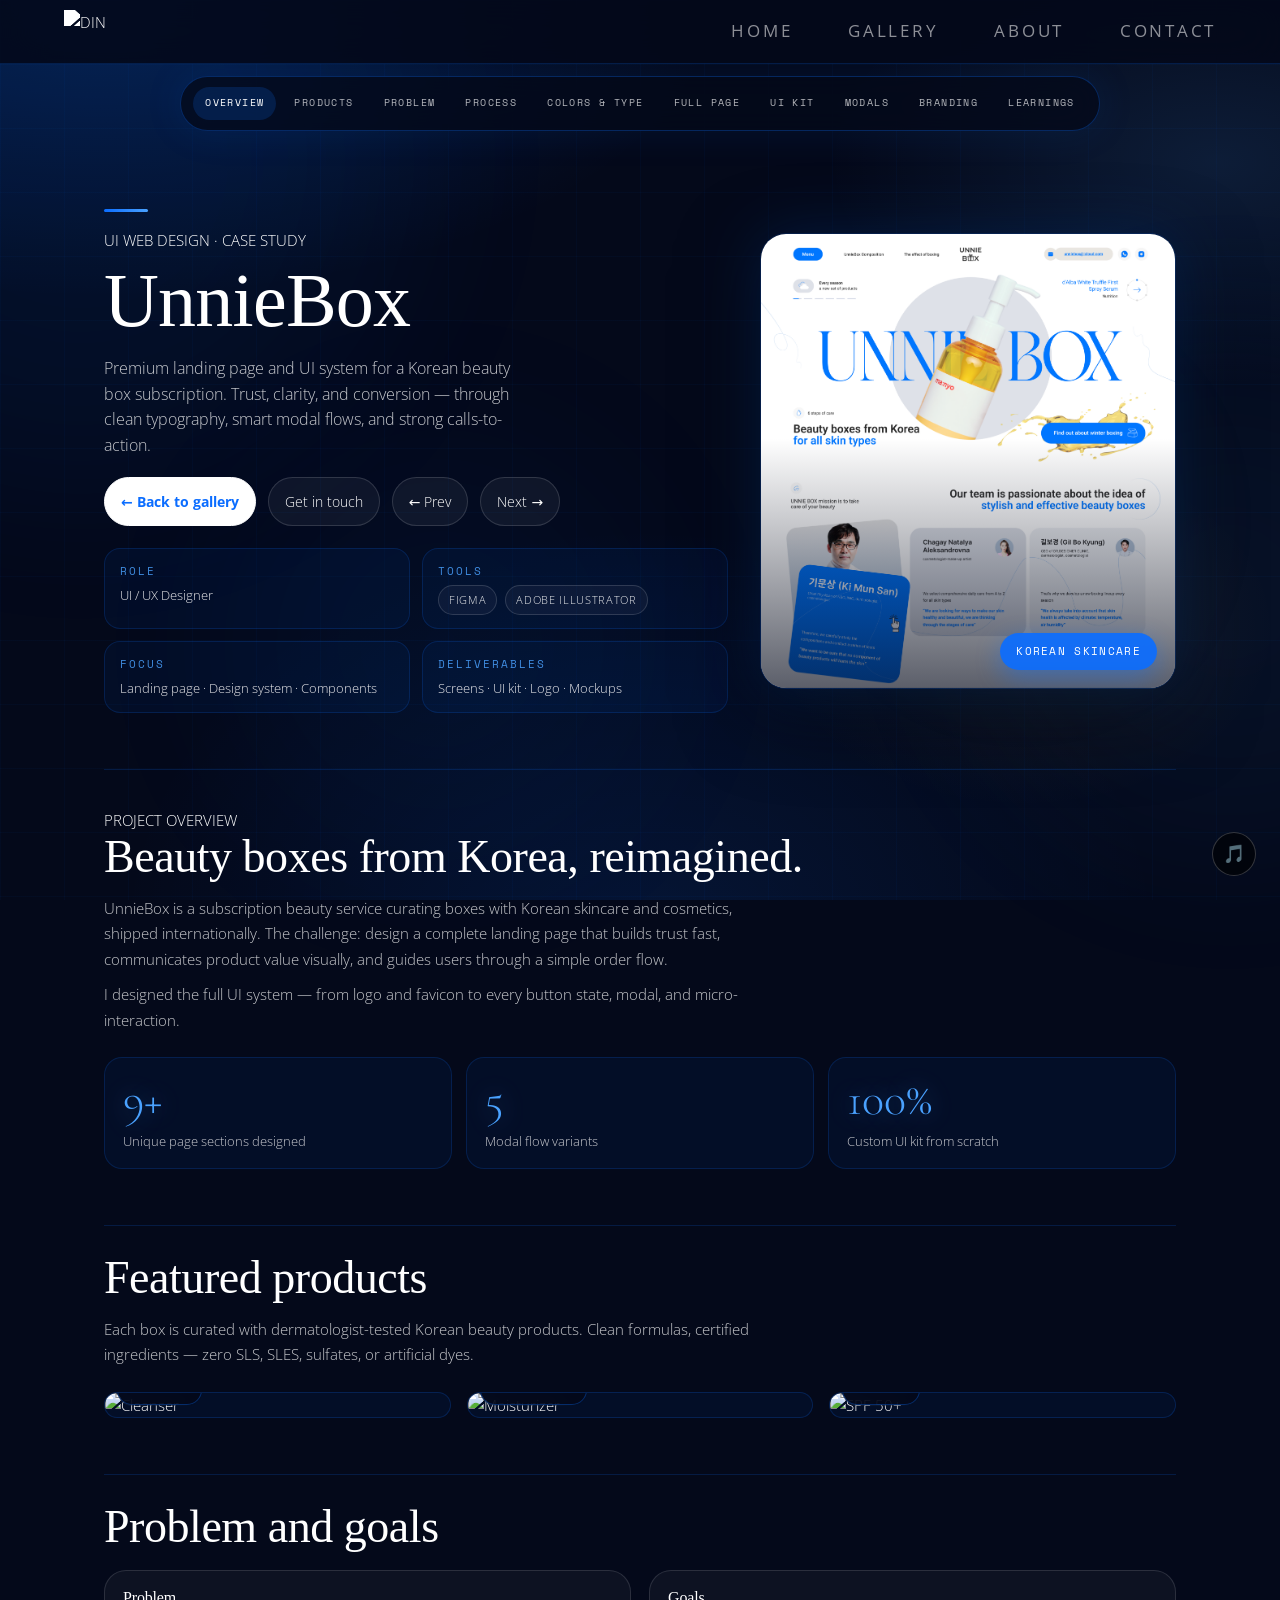
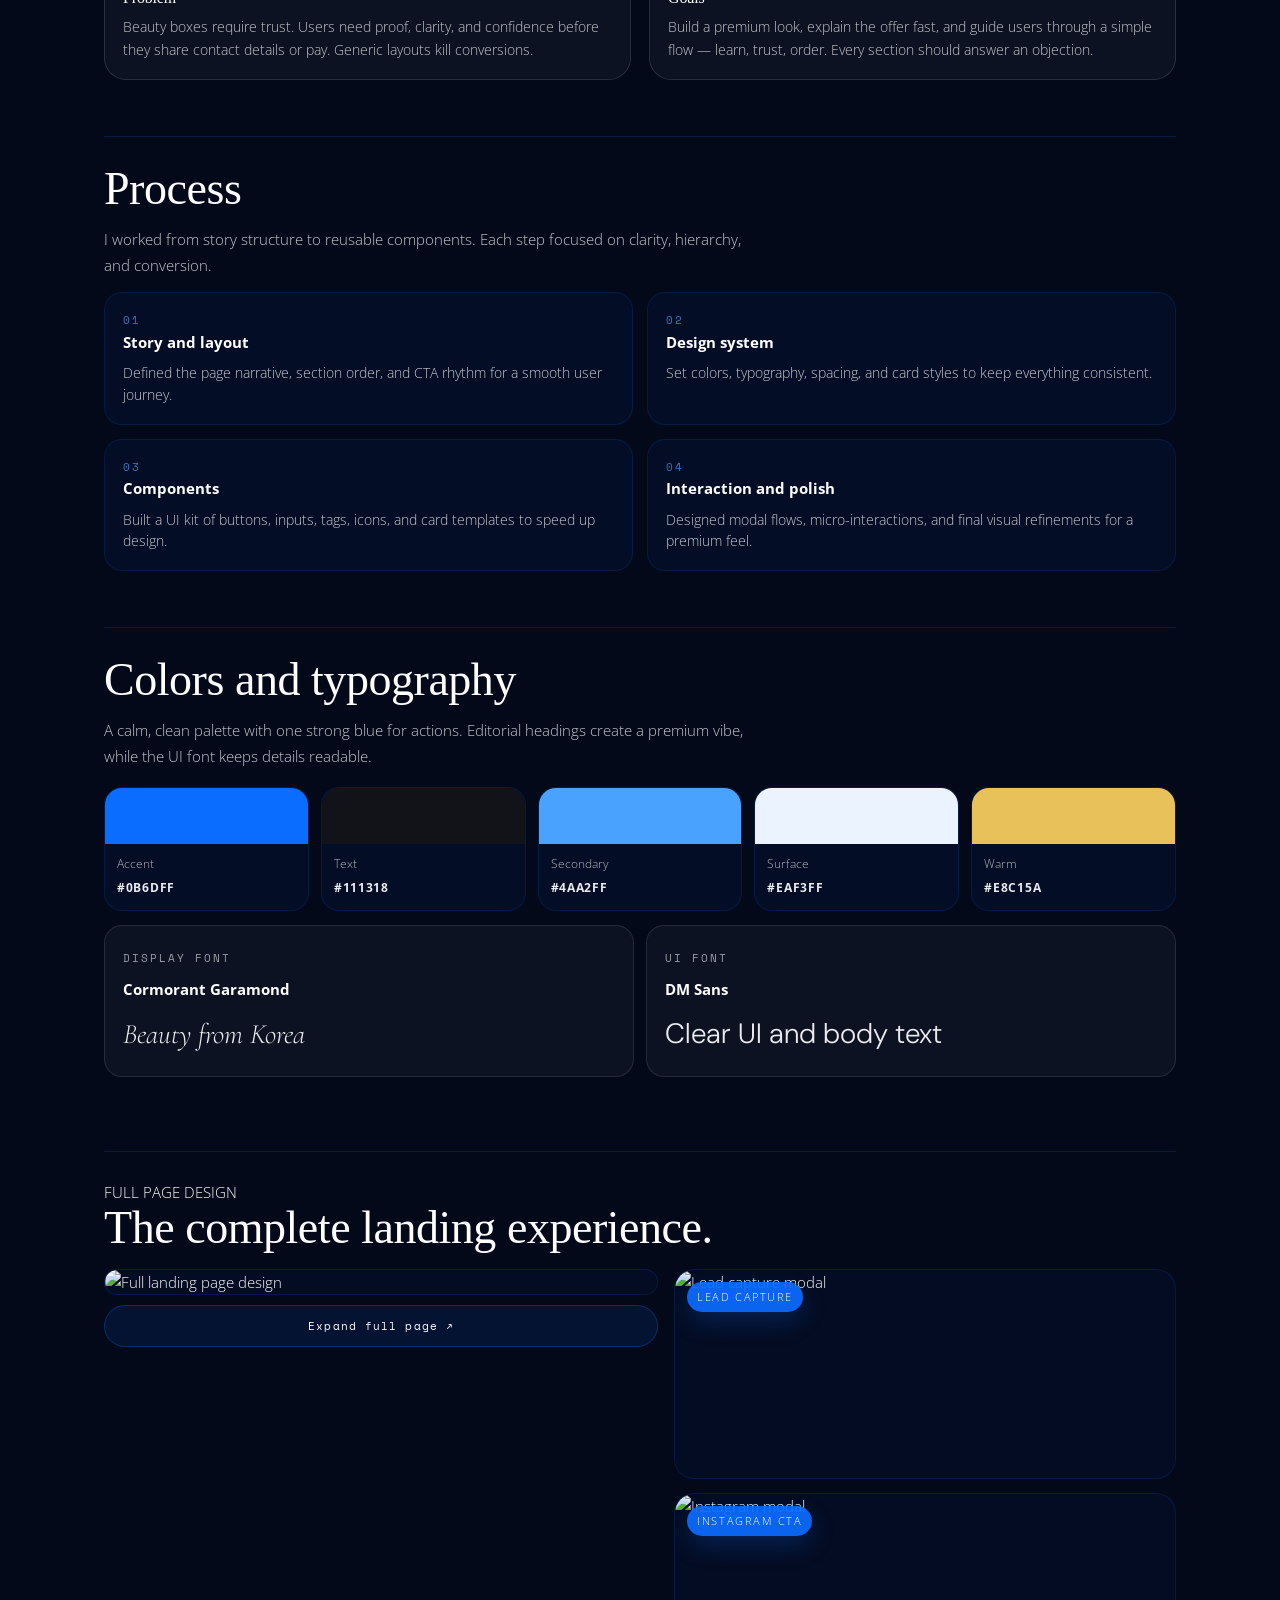
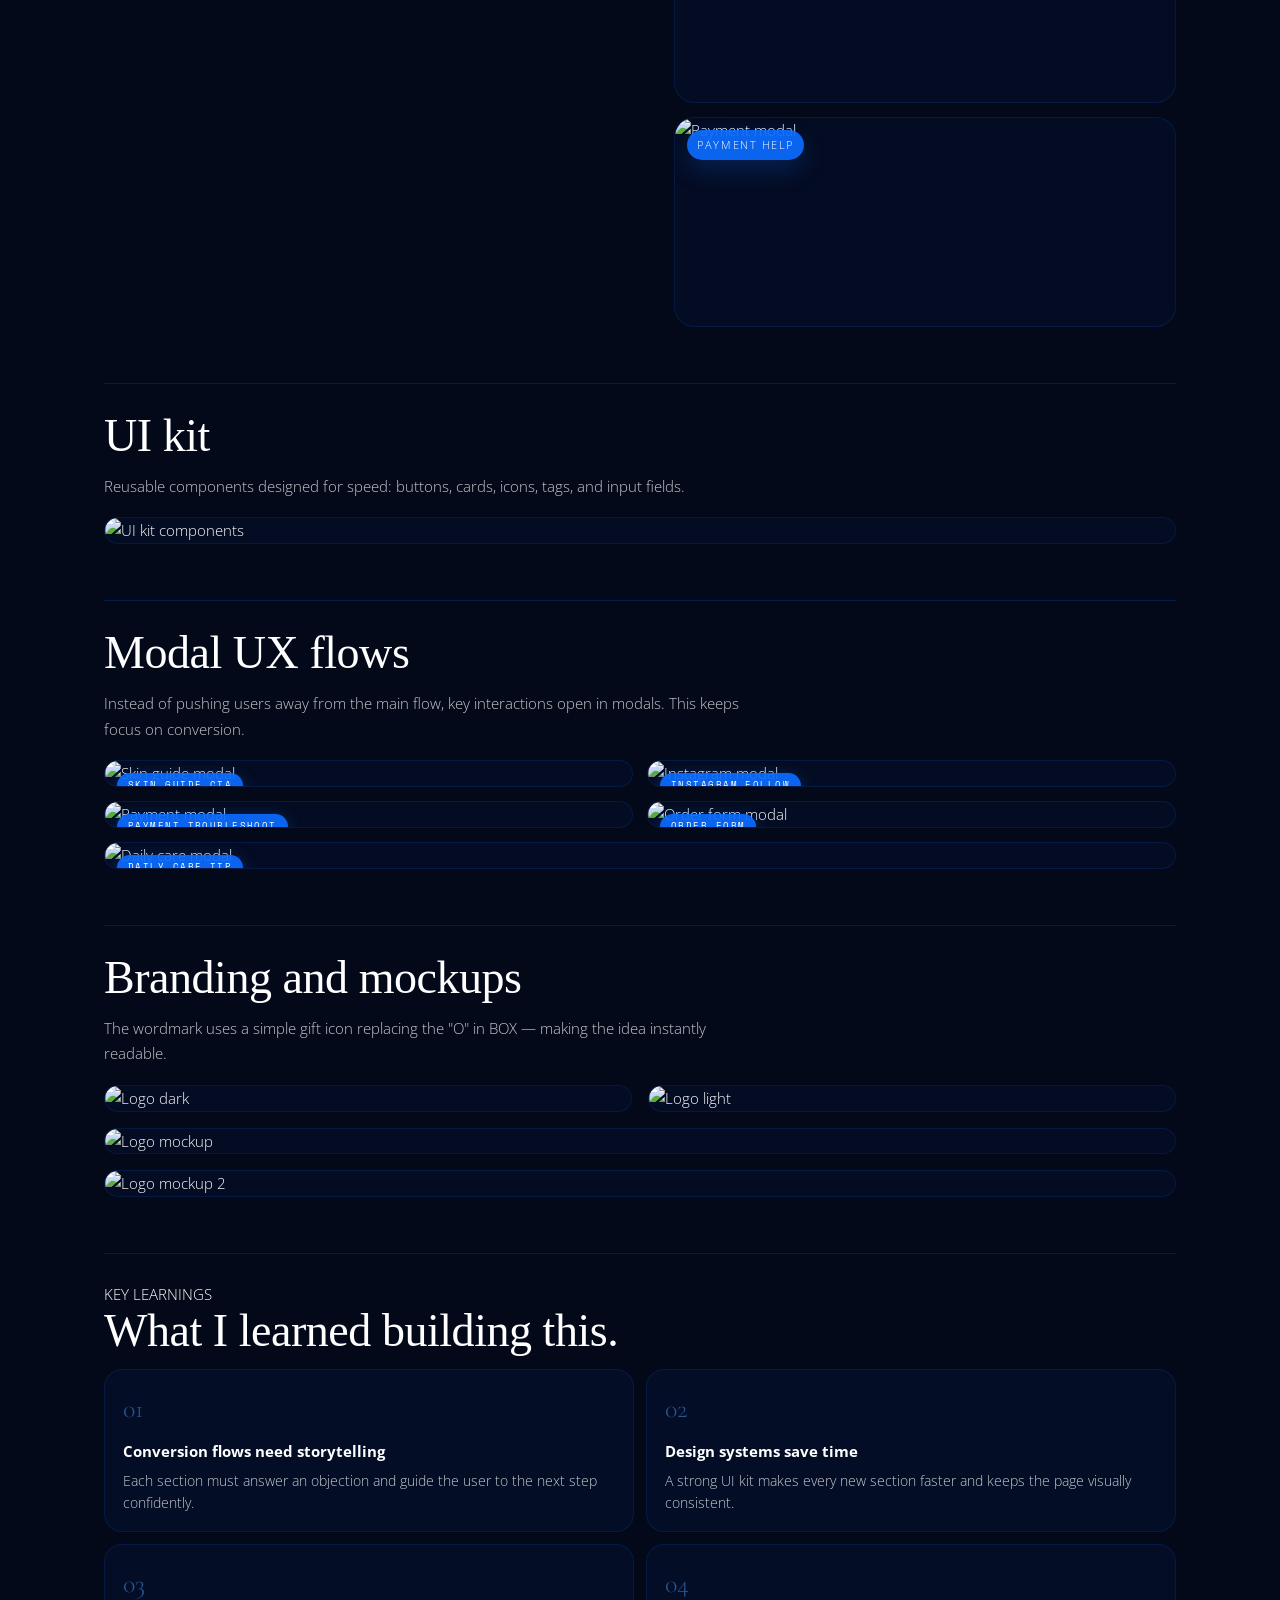
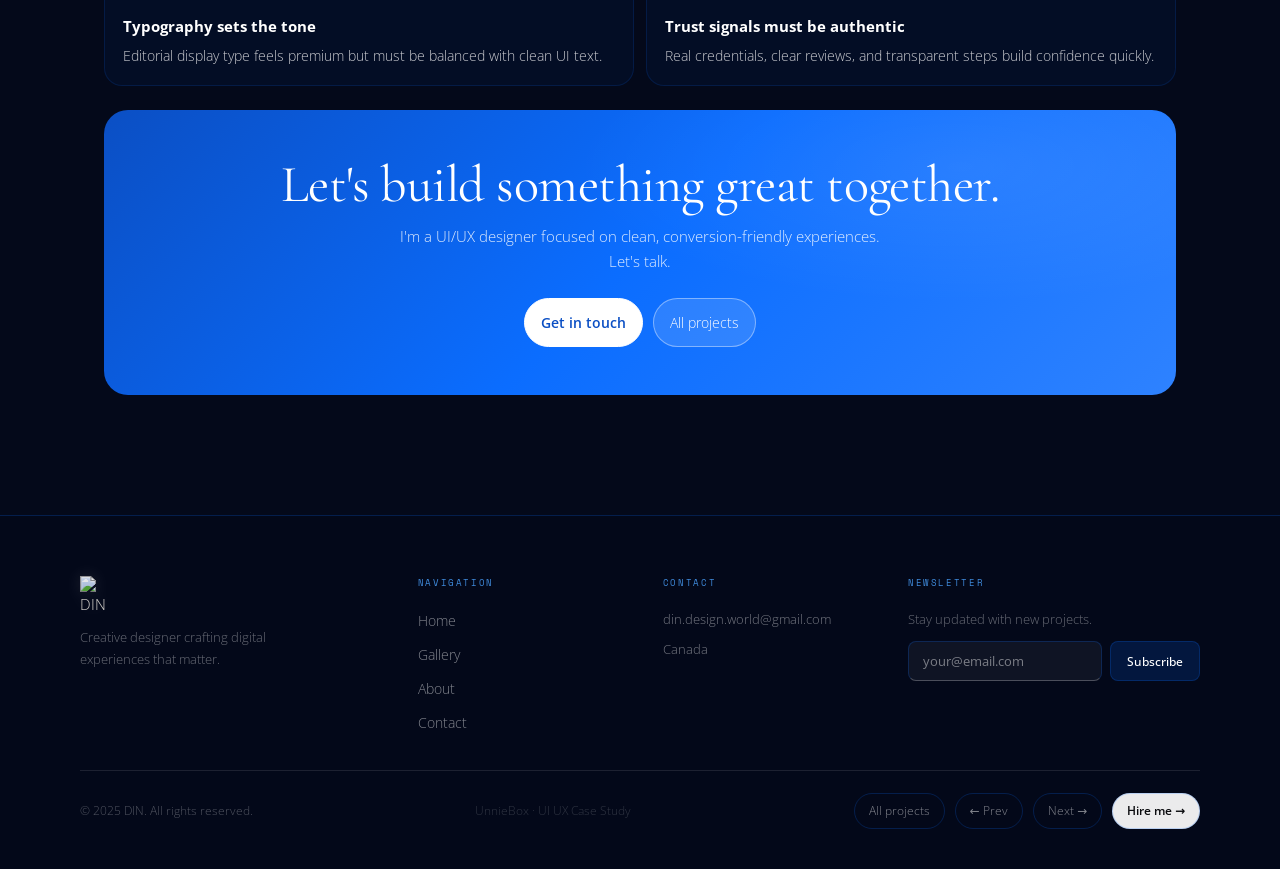
==== commit c3bf9d14: "Добавил исправленные пути к CSS и JS" ====
--- a/portfolio/unnie-box.html
+++ b/portfolio/unnie-box.html
@@ -5,13 +5,21 @@
   <meta charset="UTF-8">
   <meta name="viewport" content="width=device-width, initial-scale=1.0">
   <title>DIN – UnnieBox Case Study</title>
-  <link rel="preconnect" href="https://fonts.googleapis.com">
-  <link rel="preconnect" href="https://fonts.gstatic.com" crossorigin>
   <link href="https://fonts.googleapis.com/css2?family=Cormorant+Garamond:ital,wght@0,300;0,400;0,500;0,600;1,300;1,400&family=DM+Sans:wght@200;300;400;500&family=Space+Mono:wght@400;700&display=swap" rel="stylesheet">
   <link rel="stylesheet" href="/assets/css/style.css">
   <link rel="stylesheet" href="/assets/css/unniebox.css">
   <link rel="stylesheet" href="/assets/css/portfolio.css">
   <link rel="icon" type="image/png" href="/assets/images/DIN.png">
+
+  <head>
+  <meta charset="UTF-8">
+  <meta name="viewport" content="width=device-width, initial-scale=1.0">
+
+  <!-- Google Fonts -->
+  <link rel="preconnect" href="https://fonts.googleapis.com">
+  <link rel="preconnect" href="https://fonts.gstatic.com" crossorigin>
+  <link href="https://fonts.googleapis.com/css2?family=Open+Sans:ital,wght@0,300..800;1,300..800&family=Yeseva+One">
+  
 </head>
 <body class="ub-body">
   <div class="ub-bg"></div>
@@ -79,6 +87,7 @@
               <a class="btn-case primary" href="../gallery.html">← Back to gallery</a>
               <a class="btn-case" href="../contactus.html">Get in touch</a>
               <a class="btn-case" href="clm.html">← Prev</a>
+              <a class="btn-case" href="avion.html">Next →</a>
             </div>
             <div class="case-meta" style="margin-top:22px">
               <div class="meta-card"><div class="meta-k">Role</div><div class="meta-v">UI / UX Designer</div></div>
@@ -89,7 +98,7 @@
           </div>
           <!-- HERO IMAGE -->
           <div class="ub-hero-image-wrap" data-reveal data-reveal-delay="2">
-            <img src="/assets/images/unniebox/products%20for%20website2.png" alt="Korean beauty product">
+            <img src="/assets/images/unniebox/UNNIBEBOX.png" alt="Korean beauty product">
             <div class="ub-hero-overlay"></div>
             <span class="ub-hero-badge">Korean Skincare</span>
           </div>
@@ -249,8 +258,9 @@
         <span>© 2025 DIN. All rights reserved.</span>
         <span class="case-footer__case-label">UnnieBox · UI UX Case Study</span>
         <div class="case-footer__proj-nav">
+          <a href="../gallery.html">All projects</a>
           <a href="clm.html">← Prev</a>
-          <a href="../gallery.html">All projects</a>
+          <a href="avion.html"> Next →</a>
           <a class="cta" href="../contactus.html">Hire me →</a>
         </div>
       </div>
--- a/assets/css/style.css
+++ b/assets/css/style.css
@@ -3,42 +3,110 @@
    Aesthetic: Dark luxury editorial
    ============================================ */
 
-@import url('https://fonts.googleapis.com/css2?family=Cormorant+Garamond:ital,wght@0,300;0,400;0,500;0,600;1,300;1,400&family=DM+Sans:wght@200;300;400;500&family=Space+Mono:wght@400;700&display=swap');
-
+@import url('https://fonts.googleapis.com/css2?family=Open+Sans:ital,wght@0,300..800;1,300..800&family=Space+Mono:wght@400;700&display=swap');
+
+/* ── LOCAL FONTS ── */
+@font-face {
+  font-family: 'MinionPro';
+  src: url('/assets/fonts/MinionPro-Regular.ttf') format('truetype');
+  font-weight: 400;
+  font-style: normal;
+  font-display: swap;
+}
+
+@font-face {
+  font-family: 'MinionPro';
+  src: url('/assets/fonts/MinionPro-Bold.ttf') format('truetype');
+  font-weight: 700;
+  font-style: normal;
+  font-display: swap;
+}
+
+/* ============================================
+   ЕДИНЫЙ :root — все переменные в одном месте
+   ============================================ */
 :root {
+  /* ── Цвета ── */
   --bg:         #080808;
   --bg-2:       #0f0f0f;
   --bg-card:    #111111;
   --border:     rgba(255,255,255,0.07);
   --border-h:   rgba(255,255,255,0.18);
   --text:       #f0ece4;
-  --text-muted: rgba(255,255,255,0.58); /* FIXED: было #6b6b6b */
-  --text-dim:   rgba(255,255,255,0.42); /* FIXED: было #999    */
+  --text-muted: rgba(255,255,255,0.58);
+  --text-dim:   rgba(255,255,255,0.42);
   --accent:     #c8a96e;
   --accent-2:   #b8935a;
   --white:      #fafafa;
-  --font-serif: 'Cormorant Garamond', Georgia, serif;
-  --font-sans:  'DM Sans', system-ui, sans-serif;
+
+  /* ── Шрифты ── */
+  --font-serif: 'MinionPro', Georgia, serif;
+  --font-sans:  'Open Sans', system-ui, sans-serif;
   --font-mono:  'Space Mono', monospace;
-  --r:          12px;
-  --r-lg:       20px;
-  --ease:       cubic-bezier(0.4, 0, 0.2, 1);
-  --navH:       130px;
-  --subGap:     18px;
-}
-
+
+  /* ── Типографическая шкала ── */
+  --text-xs:   11px;
+  --text-sm:   13px;
+  --text-base: 15px;
+  --text-md:   17px;
+  --text-lg:   22px;
+  --text-xl:   28px;
+
+  /* Заголовки */
+  --h4: 28px;
+  --h3: 36px;
+  --h2: 46px;
+  --h1: 76px;
+
+  /* Hero */
+  --hero: clamp(64px, 9vw, 136px);
+
+  /* Межстрочный интервал */
+  --leading-tight:  0.92;
+  --leading-normal: 1.65;
+  --leading-loose:  1.72;
+
+  /* Letter-spacing */
+  --tracking-mono:    0.22em;
+  --tracking-mono-sm: 0.14em;
+
+  /* ── Layout ── */
+  --r:      12px;
+  --r-lg:   20px;
+  --ease:   cubic-bezier(0.4, 0, 0.2, 1);
+  --navH:   130px;
+  --subGap: 18px;
+}
+
+/* ── Адаптив ── */
+@media (max-width: 980px) {
+  :root { --h1: 58px; --h2: 38px; --h3: 30px; }
+}
+@media (max-width: 900px) {
+  :root { --navH: 80px; }
+}
+@media (max-width: 640px) {
+  :root { --h1: 46px; --h2: 32px; --h3: 26px; --text-base: 14px; --text-md: 16px; }
+}
+
+/* ============================================
+   RESET & BASE
+   ============================================ */
 *, *::before, *::after { box-sizing: border-box; margin: 0; padding: 0; }
 html { scroll-behavior: smooth; }
 html, body { height: 100%; }
+
 body {
   background: var(--bg);
   color: var(--text);
   font-family: var(--font-sans);
+  font-size: var(--text-base);
   font-weight: 300;
-  line-height: 1.65;
+  line-height: var(--leading-normal);
   -webkit-font-smoothing: antialiased;
   overflow-x: hidden;
 }
+
 img { max-width: 100%; height: auto; display: block; }
 h1, h2, h3, h4 { font-family: var(--font-serif); font-weight: 400; line-height: 1.15; letter-spacing: -0.01em; }
 a { text-decoration: none; color: inherit; }
@@ -51,6 +119,91 @@
   pointer-events: none;
   z-index: 9999;
   opacity: 0.4;
+}
+
+/* ============================================
+   УТИЛИТАРНЫЕ КЛАССЫ ТИПОГРАФИКИ
+   ============================================ */
+.t-eyebrow {
+  font-family: var(--font-mono);
+  font-size: var(--text-xs);
+  letter-spacing: var(--tracking-mono);
+  text-transform: uppercase;
+  line-height: 1;
+}
+
+.t-case-title,
+.case-title {
+  font-family: var(--font-serif);
+  font-size: var(--h1);
+  line-height: var(--leading-tight);
+  font-weight: 400;
+  letter-spacing: -0.01em;
+}
+
+.t-case-h2,
+.case-h2 {
+  font-family: var(--font-serif);
+  font-size: var(--h2);
+  line-height: 1.05;
+  font-weight: 400;
+}
+
+.eyebrow {
+  font-family: var(--font-mono);
+  font-size: var(--text-xs);
+  letter-spacing: var(--tracking-mono);
+  text-transform: uppercase;
+}
+
+.meta-k {
+  font-family: var(--font-mono);
+  font-size: var(--text-xs);
+  letter-spacing: var(--tracking-mono-sm);
+  text-transform: uppercase;
+}
+
+.pnum {
+  font-family: var(--font-mono);
+  font-size: var(--text-xs);
+  letter-spacing: var(--tracking-mono-sm);
+  text-transform: uppercase;
+}
+
+.screen-tag,
+.ba-tag,
+.hero-badge,
+.t-tag {
+  font-family: var(--font-mono);
+  font-size: 9px;
+  letter-spacing: var(--tracking-mono-sm);
+  text-transform: uppercase;
+}
+
+.stat-n {
+  font-family: var(--font-serif);
+  font-size: clamp(38px, 5vw, 50px);
+  line-height: 1;
+}
+
+.cta-banner h3 {
+  font-family: var(--font-serif);
+  font-size: var(--h2);
+  font-weight: 400;
+  line-height: 1.05;
+}
+
+.learn-n,
+.type-ex {
+  font-family: var(--font-serif);
+  font-size: var(--h4);
+}
+
+.next-title {
+  font-family: var(--font-serif);
+  font-size: clamp(3rem, 6vw, var(--h1));
+  font-weight: 300;
+  line-height: var(--leading-tight);
 }
 
 /* ============================================
@@ -209,15 +362,15 @@
 }
 
 .site-footer__logo-img { height: 52px; width: auto; margin-bottom: 15px; filter: brightness(0) invert(1); }
-.site-footer__tagline { font-size: 13px; color: var(--text-muted); line-height: 1.7; max-width: 220px; }
+.site-footer__tagline { font-size: var(--text-sm); color: var(--text-muted); line-height: 1.7; max-width: 220px; }
 .site-footer__col-title { font-family: var(--font-mono); font-size: 10px; letter-spacing: 0.15em; text-transform: uppercase; color: rgba(255,255,255,0.55); margin-bottom: 20px; }
 .site-footer__nav { display: flex; flex-direction: column; gap: 12px; }
 .site-footer__nav a { font-size: 14px; color: var(--text-muted); transition: color 0.2s, transform 0.2s; display: inline-block; }
 .site-footer__nav a:hover { color: var(--white); transform: translateX(4px); }
-.site-footer__item { display: flex; align-items: center; gap: 10px; font-size: 13px; color: var(--text-muted); margin-bottom: 10px; }
-.site-footer__form-label { font-size: 13px; color: var(--text-muted); margin-bottom: 12px; line-height: 1.6; }
+.site-footer__item { display: flex; align-items: center; gap: 10px; font-size: var(--text-sm); color: var(--text-muted); margin-bottom: 10px; }
+.site-footer__form-label { font-size: var(--text-sm); color: var(--text-muted); margin-bottom: 12px; line-height: 1.6; }
 .site-footer__form { display: flex; gap: 8px; }
-.site-footer__form input { flex: 1; padding: 10px 14px; background: var(--bg-card); border: 1px solid var(--border); border-radius: 6px; color: var(--white); font-family: var(--font-sans); font-size: 13px; outline: none; transition: border-color 0.2s; }
+.site-footer__form input { flex: 1; padding: 10px 14px; background: var(--bg-card); border: 1px solid var(--border); border-radius: 6px; color: var(--white); font-family: var(--font-sans); font-size: var(--text-sm); outline: none; transition: border-color 0.2s; }
 .site-footer__form input:focus { border-color: rgba(255,255,255,0.40); }
 .site-footer__form input::placeholder { color: var(--text-muted); }
 .site-footer__form button { padding: 10px 16px; background: rgba(255,255,255,0.90); border: none; border-radius: 6px; color: #080808; font-family: var(--font-sans); font-size: 12px; font-weight: 500; cursor: pointer; white-space: nowrap; transition: background 0.2s, transform 0.2s; }
@@ -245,10 +398,10 @@
    GALLERY PAGE
    ============================================ */
 .gallery-hero { padding: 140px 48px 60px; max-width: 1200px; margin: 0 auto; position: relative; }
-.gallery-hero-eyebrow { font-family: var(--font-mono); font-size: 11px; letter-spacing: 0.2em; text-transform: uppercase; color: var(--accent); margin-bottom: 20px; display: block; }
+.gallery-hero-eyebrow { font-family: var(--font-mono); font-size: var(--text-xs); letter-spacing: 0.2em; text-transform: uppercase; color: var(--accent); margin-bottom: 20px; display: block; }
 .gallery-hero h1 { font-size: clamp(2.5rem, 6vw, 5.5rem); font-weight: 300; color: var(--white); max-width: 800px; line-height: 1.1; margin-bottom: 24px; }
 .gallery-hero h1 em { font-style: italic; color: var(--accent); }
-.gallery-hero p { font-size: 17px; color: var(--text-muted); max-width: 520px; line-height: 1.8; }
+.gallery-hero p { font-size: var(--text-md); color: var(--text-muted); max-width: 520px; line-height: 1.8; }
 .gallery-count { position: absolute; top: 140px; right: 48px; font-family: var(--font-mono); font-size: 72px; font-weight: 700; color: rgba(255,255,255,0.03); line-height: 1; pointer-events: none; user-select: none; }
 .gallery-container { padding: 20px 48px 80px; max-width: 1200px; margin: 0 auto; }
 .projects-grid { display: grid; grid-template-columns: repeat(2, 1fr); gap: 24px; margin-bottom: 48px; }
@@ -276,14 +429,14 @@
 .works-left-col { position: sticky; top: 100px; padding: 0 0 0 48px; z-index: 10; }
 .works-script { display: block; font-family: var(--font-serif); font-size: 52px; font-weight: 300; font-style: italic; color: var(--white); line-height: 1; }
 .works-strong { display: block; font-family: var(--font-sans); font-size: 44px; font-weight: 200; letter-spacing: -0.02em; text-transform: uppercase; color: var(--white); line-height: 1; margin-bottom: 20px; }
-.works-desc { font-size: 13px; color: var(--text-muted); line-height: 1.8; max-width: 200px; margin-bottom: 32px; }
+.works-desc { font-size: var(--text-sm); color: var(--text-muted); line-height: 1.8; max-width: 200px; margin-bottom: 32px; }
 .works-nav { display: flex; align-items: center; gap: 10px; margin-bottom: 12px; }
 .nav-btn { width: 40px; height: 40px; border-radius: 50%; border: 1px solid var(--border-h); background: none; display: flex; align-items: center; justify-content: center; cursor: pointer; color: var(--text-muted); transition: all 0.3s; }
 .nav-btn:hover { border-color: var(--accent); color: var(--accent); background: rgba(200,169,110,0.06); }
 .prog-track { width: 80px; height: 1px; background: var(--border); border-radius: 999px; overflow: hidden; }
 .prog-fill { height: 100%; background: var(--accent); border-radius: 999px; width: 25%; transition: width 0.4s var(--ease); }
-.nav-counter { font-family: var(--font-mono); font-size: 11px; color: var(--text-muted); letter-spacing: 0.1em; margin-left: 4px; }
-.outline-link { display: inline-flex; align-items: center; gap: 10px; padding: 11px 22px; border: 1px solid var(--border-h); border-radius: 999px; color: var(--text-muted); font-size: 11px; font-family: var(--font-mono); letter-spacing: 0.1em; transition: all 0.3s; margin-top: 4px; }
+.nav-counter { font-family: var(--font-mono); font-size: var(--text-xs); color: var(--text-muted); letter-spacing: 0.1em; margin-left: 4px; }
+.outline-link { display: inline-flex; align-items: center; gap: 10px; padding: 11px 22px; border: 1px solid var(--border-h); border-radius: 999px; color: var(--text-muted); font-size: var(--text-xs); font-family: var(--font-mono); letter-spacing: 0.1em; transition: all 0.3s; margin-top: 4px; }
 .outline-link:hover { border-color: var(--accent); color: var(--accent); transform: translateX(4px); }
 .works-area { overflow: hidden; padding: 10px 0 40px; cursor: grab; user-select: none; }
 .works-area:active { cursor: grabbing; }
@@ -307,14 +460,14 @@
 .ml.m { width: 65%; }
 .ml.s { width: 40%; }
 .wcard-veil { position: absolute; inset: 0; background: linear-gradient(to top,rgba(8,8,8,0.98) 0%,rgba(8,8,8,0.55) 50%,rgba(8,8,8,0.1) 100%); }
-.wcard-num { position: absolute; top: 22px; right: 22px; font-family: var(--font-mono); font-size: 11px; letter-spacing: 0.15em; color: rgba(255,255,255,0.25); z-index: 2; }
+.wcard-num { position: absolute; top: 22px; right: 22px; font-family: var(--font-mono); font-size: var(--text-xs); letter-spacing: 0.15em; color: rgba(255,255,255,0.25); z-index: 2; }
 .wcard-foot { position: absolute; bottom: 0; left: 0; right: 0; padding: 24px 26px 26px; z-index: 3; transition: padding-bottom 0.4s var(--ease); }
 .wcard:hover .wcard-foot { padding-bottom: 170px; }
 .wcard-cat { font-family: var(--font-mono); font-size: 9px; letter-spacing: 0.2em; text-transform: uppercase; color: var(--accent); margin-bottom: 8px; }
 .wcard-title { font-family: var(--font-serif); font-size: 26px; font-weight: 300; color: var(--white); line-height: 1.2; }
 .wcard-reveal { position: absolute; bottom: 0; left: 0; right: 0; padding: 0 26px 26px; z-index: 4; transform: translateY(16px); opacity: 0; transition: transform 0.45s var(--ease), opacity 0.4s; }
 .wcard:hover .wcard-reveal { transform: translateY(0); opacity: 1; }
-.wcard-reveal p { font-size: 13px; color: rgba(240,236,228,0.55); line-height: 1.75; margin-bottom: 14px; }
+.wcard-reveal p { font-size: var(--text-sm); color: rgba(240,236,228,0.85); line-height: 1.75; margin-bottom: 14px; }
 .rtags { display: flex; flex-wrap: wrap; gap: 6px; margin-bottom: 18px; }
 .rtags span { font-family: var(--font-mono); font-size: 9px; letter-spacing: 0.1em; text-transform: uppercase; color: var(--accent); background: rgba(200,169,110,0.1); border: 1px solid rgba(200,169,110,0.22); padding: 4px 10px; border-radius: 999px; }
 .rlink { display: inline-flex; align-items: center; gap: 12px; font-family: var(--font-mono); font-size: 10px; letter-spacing: 0.15em; text-transform: uppercase; color: var(--white); }
@@ -338,15 +491,15 @@
 .case-footer { background: rgba(10,11,14,0.95); border-top: 1px solid rgba(255,255,255,0.10); padding: 60px 48px 40px; position: relative; z-index: 1; }
 .case-footer__inner { max-width: 1120px; margin: 0 auto; display: grid; grid-template-columns: 1.5fr 1fr 1fr 1.2fr; gap: 60px; align-items: start; }
 .case-footer__logo { width: 38px; height: 38px; object-fit: contain; margin-bottom: 12px; opacity: .9; filter: drop-shadow(0 0 8px rgba(255,255,255,0.12)); }
-.case-footer__tagline { font-size: 13px; color: rgba(255,255,255,0.40); line-height: 1.7; max-width: 240px; }
+.case-footer__tagline { font-size: var(--text-sm); color: rgba(255,255,255,0.40); line-height: 1.7; max-width: 240px; }
 .case-footer__title { font-family: var(--font-mono); font-size: 9px; letter-spacing: 0.18em; text-transform: uppercase; color: rgba(255,255,255,0.65); margin-bottom: 18px; }
 .case-footer__nav { display: flex; flex-direction: column; gap: 11px; }
 .case-footer__nav a { font-size: 14px; color: rgba(255,255,255,0.50); text-decoration: none; transition: color .2s, transform .2s; display: inline-block; }
 .case-footer__nav a:hover { color: #fff; transform: translateX(4px); }
-.case-footer__item { font-size: 13px; color: rgba(255,255,255,0.45); margin-bottom: 9px; }
-.case-footer__hint { font-size: 13px; color: rgba(255,255,255,0.40); margin-bottom: 12px; line-height: 1.6; }
+.case-footer__item { font-size: var(--text-sm); color: rgba(255,255,255,0.45); margin-bottom: 9px; }
+.case-footer__hint { font-size: var(--text-sm); color: rgba(255,255,255,0.40); margin-bottom: 12px; line-height: 1.6; }
 .case-footer__form { display: flex; gap: 8px; }
-.case-footer__form input { flex: 1; padding: 10px 14px; background: rgba(255,255,255,0.05); border: 1px solid rgba(255,255,255,0.14); border-radius: 8px; color: #fff; font-family: var(--font-sans); font-size: 13px; outline: none; transition: border-color .2s; }
+.case-footer__form input { flex: 1; padding: 10px 14px; background: rgba(255,255,255,0.05); border: 1px solid rgba(255,255,255,0.14); border-radius: 8px; color: #fff; font-family: var(--font-sans); font-size: var(--text-sm); outline: none; transition: border-color .2s; }
 .case-footer__form input:focus { border-color: rgba(255,255,255,0.40); }
 .case-footer__form input::placeholder { color: rgba(255,255,255,0.28); }
 .case-footer__form button { padding: 10px 16px; background: rgba(255,255,255,0.12); border: 1px solid rgba(255,255,255,0.16); border-radius: 8px; color: #fff; font-family: var(--font-sans); font-size: 12px; font-weight: 500; cursor: pointer; white-space: nowrap; transition: background .2s, transform .2s, box-shadow .2s; }
@@ -363,8 +516,7 @@
    RESPONSIVE
    ============================================ */
 @media (max-width: 900px) {
-  :root { --navH: 80px; }
-  .nav { padding: 0 24px; height: 80px; }
+  .nav { padding: 0 24px; height: var(--navH); }
   .logo img { height: 60px; }
   .menu { display: none; }
   .burger { display: flex; }
@@ -395,7 +547,30 @@
   .section-header p { text-align: left; max-width: 100%; }
 }
 
-/* misc */
+/* ============================================
+   ГЛОБАЛЬНЫЕ ОТСТУПЫ
+   ============================================ */
+.case-title { margin: 14px 0 20px; }
+.case-sub { line-height: 1.72; margin-bottom: 0; }
+.case-p { line-height: 1.72; }
+.case-p + .case-p { margin-top: 18px; }
+.case-p p + p, .case-sub p + p { margin-top: 16px; }
+.case-h2 { margin: 0 0 14px; }
+.eyebrow + .case-title, .t-eyebrow + .case-title { margin-top: 10px; }
+.case-title + .case-sub, .case-title + .case-p { margin-top: 20px; }
+.case-h2 + .case-p, .case-h2 + p { margin-top: 12px; }
+.case-card h3 { margin: 0 0 10px; }
+.case-card p { margin: 0; line-height: 1.6; }
+.ptitle { margin-bottom: 8px; }
+.pdesc { line-height: 1.58; }
+.stat-n { margin-bottom: 10px; }
+.learn-t { margin-bottom: 6px; }
+.meta-k { margin-bottom: 0; }
+.meta-v { margin-top: 5px; }
+
+/* ============================================
+   MISC
+   ============================================ */
 #about { scroll-margin-top: 120px; }
 .img-modal { display: none; }
 .img-modal.open { display: block; }
@@ -420,39 +595,244 @@
 .music-btn.playing { border-color: rgba(255,255,255,0.5); }
 
 /* ── GLOBAL INPUT VISIBILITY ── */
-input::placeholder, textarea::placeholder {
-  color: rgba(255,255,255,0.45) !important;
-}
-
-input, textarea {
-  border-bottom: 1px solid rgba(255,255,255,0.25) !important;
-}
-
-.field label,
-label {
-  color: rgba(255,255,255,0.7) !important;
-}
-
-/* ── LABEL GLOW ON FOCUS ── */
-.field:focus-within label {
-  color: var(--accent) !important;
-  text-shadow: 0 0 12px rgba(200,169,110,0.6);
-}
-
-.idx-hero-inner {
-  padding: 0 0 0 64px;
-  padding-top: calc(var(--navH) + 40px);
-}
-
-/* ── HERO TEXT BRIGHTER ── */
-.idx-eyebrow {
-  color: rgba(255,255,255,0.6);
-}
-
-.idx-sub {
-  color: rgba(255,255,255,0.65);
-}
-
-.idx-scroll {
-  color: rgba(255,255,255,0.5);
-}+input::placeholder, textarea::placeholder { color: rgba(255,255,255,0.45) !important; }
+input, textarea { border-bottom: 1px solid rgba(255,255,255,0.25) !important; }
+.field label, label { color: rgba(255,255,255,0.7) !important; }
+.field:focus-within label { color: var(--accent) !important; text-shadow: 0 0 12px rgba(200,169,110,0.6); }
+
+
+
+/* ============================================================
+   NAV + HEADER FIX — v3
+   ============================================================ */
+
+/* 1. Хедер всегда поверх всего контента */
+.nav {
+  z-index: 9000 !important;
+  /* iOS Safari: GPU composite layer = fixed работает без глюков */
+  -webkit-transform: translateZ(0);
+  transform: translateZ(0);
+  will-change: transform;
+  /* Убираем лишние transitions чтобы не лагал */
+  transition: background 0.3s ease, height 0.3s ease !important;
+}
+
+/* 2. Мобильное меню поверх хедера */
+.mobile-menu {
+  z-index: 9001 !important;
+}
+
+/* 3. placeholder резервирует высоту ДО загрузки хедера */
+#header-placeholder {
+  display: block;
+  height: var(--navH);
+  flex-shrink: 0;
+  pointer-events: none;
+}
+/* Когда хедер вставлен — placeholder удаляется через outerHTML,
+   поэтому :not(:empty) уже не нужен */
+
+/* 4. Мобильный: убираем аппаратное ускорение с body
+   (оно конфликтует с fixed на iOS) */
+@media (max-width: 900px) {
+  body {
+    -webkit-overflow-scrolling: auto !important;
+    overflow-scrolling: auto !important;
+  }
+
+  /* Хедер уменьшается при скролле */
+  .nav.scrolled {
+    height: 60px !important;
+
+/* ============================================================
+   CASE STUDY IMAGE GRIDS — финальная версия
+   ============================================================ */
+
+/* ── 12-col система для .case-gallery ── */
+.case-gallery {
+  display: grid;
+  grid-template-columns: repeat(12, 1fr);
+  gap: 16px;
+  margin-top: 16px;
+}
+.g-col-12 { grid-column: span 12; }
+.g-col-6  { grid-column: span 6; }
+.g-col-4  { grid-column: span 4; }
+.g-col-3  { grid-column: span 3; }
+.g-col-7  { grid-column: span 7; }
+.g-col-5  { grid-column: span 5; }
+
+.case-img {
+  border-radius: 12px;
+  overflow: hidden;
+  cursor: zoom-in;
+  border: 1px solid var(--border);
+  background: var(--bg-card);
+}
+.case-img img {
+  display: block;
+  width: 100%;
+  height: auto;
+  transition: transform 0.4s;
+}
+.case-img:hover img { transform: scale(1.02); }
+
+/* ── Все гриды скринов — строго 2 колонки, карточки своя высота ── */
+.screens-grid,
+.ub-screens-grid,
+.ps-screens-grid,
+.ba-grid {
+  display: grid !important;
+  grid-template-columns: 1fr 1fr !important;
+  gap: 16px !important;
+  align-items: start !important;
+  margin-top: 20px;
+}
+
+/* ── Карточки — никакой фиксированной высоты ── */
+.screen-card,
+.ub-screen-card,
+.ps-screen-card,
+.ba-card {
+  position: relative;
+  border-radius: 16px;
+  overflow: hidden;
+  cursor: zoom-in;
+  border: 1px solid rgba(255,255,255,0.08);
+  background: rgba(255,255,255,0.02);
+  transition: transform 0.3s, box-shadow 0.3s;
+  display: block;
+}
+
+.screen-card:hover,
+.ub-screen-card:hover,
+.ps-screen-card:hover,
+.ba-card:hover {
+  transform: translateY(-4px);
+  box-shadow: 0 20px 60px rgba(0,0,0,0.5);
+}
+
+/* ── Картинки — полная ширина, высота авто (не обрезать!) ── */
+.screen-card img,
+.ub-screen-card img,
+.ps-screen-card img,
+.ba-card img {
+  display: block;
+  width: 100%;
+  height: auto;
+}
+
+/* ── .full — вся ширина строки ── */
+.screen-card.full,
+.ub-screen-card.full,
+.ps-screen-card.full {
+  grid-column: span 2 !important;
+}
+
+/* ── Продукты — 3 колонки ── */
+.ps-products-grid,
+.ub-products-grid {
+  display: grid;
+  grid-template-columns: repeat(3, 1fr);
+  gap: 14px;
+  margin-top: 20px;
+}
+
+/* ── Lightbox modal ── */
+.img-modal {
+  display: none;
+  position: fixed;
+  inset: 0;
+  z-index: 99000;
+  align-items: center;
+  justify-content: center;
+}
+.img-modal.open {
+  display: flex;
+  animation: modalFadeIn 0.25s ease;
+}
+@keyframes modalFadeIn {
+  from { opacity: 0; }
+  to   { opacity: 1; }
+}
+.img-modal-backdrop {
+  position: absolute;
+  inset: 0;
+  background: rgba(0,0,0,0.92);
+  backdrop-filter: blur(12px);
+  cursor: zoom-out;
+}
+.img-modal-card {
+  position: relative;
+  z-index: 1;
+  max-width: 92vw;
+  max-height: 90vh;
+  border-radius: 12px;
+  overflow: hidden;
+  box-shadow: 0 40px 120px rgba(0,0,0,0.8);
+  animation: modalSlideUp 0.3s cubic-bezier(0.4,0,0.2,1);
+}
+@keyframes modalSlideUp {
+  from { transform: translateY(20px) scale(0.97); opacity: 0; }
+  to   { transform: translateY(0) scale(1); opacity: 1; }
+}
+.img-modal-card img {
+  display: block;
+  max-width: 92vw;
+  max-height: 88vh;
+  width: auto;
+  height: auto;
+  object-fit: contain;
+}
+.img-modal-close {
+  position: absolute;
+  top: 12px; right: 12px;
+  width: 36px; height: 36px;
+  border-radius: 50%;
+  border: 1px solid rgba(255,255,255,0.25);
+  background: rgba(0,0,0,0.6);
+  color: rgba(255,255,255,0.8);
+  font-size: 16px;
+  cursor: pointer;
+  display: flex;
+  align-items: center;
+  justify-content: center;
+  z-index: 2;
+  transition: background 0.2s, color 0.2s;
+  line-height: 1;
+}
+.img-modal-close:hover {
+  background: rgba(255,255,255,0.15);
+  color: #fff;
+}
+
+/* ── Mobile ── */
+@media (max-width: 768px) {
+  .screens-grid,
+  .ub-screens-grid,
+  .ps-screens-grid,
+  .ba-grid {
+    grid-template-columns: 1fr !important;
+  }
+  .screen-card.full,
+  .ub-screen-card.full,
+  .ps-screen-card.full {
+    grid-column: span 1 !important;
+  }
+  .case-gallery {
+    grid-template-columns: repeat(6, 1fr);
+  }
+  .g-col-12, .g-col-6, .g-col-4, .g-col-3, .g-col-7, .g-col-5 {
+    grid-column: span 6;
+  }
+  .ps-products-grid,
+  .ub-products-grid {
+    grid-template-columns: 1fr 1fr;
+  }
+}
+@media (max-width: 480px) {
+  .ps-products-grid,
+  .ub-products-grid {
+    grid-template-columns: 1fr;
+  }
+                       
--- a/assets/css/unniebox.css
+++ b/assets/css/unniebox.css
@@ -345,266 +345,132 @@
 }
 
 
-/* ============================================
-   UNNIEBOX — Hero fix patch
-   Добавь в unniebox.css или замени существующие стили
-   ============================================ */
-
-/* Hero grid — такой же как в CLM */
-.case-hero {
+/* =========================================
+   UNNIEBOX — META блоки как в CLM (мобилкa)
+   ========================================= */
+
+/* Базовый вид карточек — клонируем ощущения CLM */
+.ub-body .case-meta {
   display: grid;
-  grid-template-columns: 1.2fr 0.8fr;
-  gap: 36px;
-  align-items: center;
-  margin-top: 16px;
-  padding-top: 40px;
-}
-
-/* Левая колонка hero */
-.case-hero-left {
-  display: flex;
-  flex-direction: column;
-}
-
-/* Accent line */
-.ub-hero-accent {
-  width: 44px;
-  height: 3px;
-  background: linear-gradient(90deg, #0b6dff, #4aa2ff);
-  border-radius: 99px;
-  margin-bottom: 16px;
-  flex-shrink: 0;
-}
-
-/* Eyebrow */
-.case-eyebrow {
-  font-family: 'Space Mono', monospace;
-  font-size: var(--text-xs, 11px);
-  letter-spacing: 0.22em;
-  text-transform: uppercase;
-  color: rgba(74, 162, 255, 0.9);
-  margin-bottom: 0;
-}
-
-/* Title */
-.case-title {
-  font-family: var(--font-serif, 'Cormorant Garamond', serif);
-  font-size: var(--h1, 76px);
-  line-height: 0.92;
-  font-weight: 400;
-  margin: 14px 0 20px;
-}
-
-/* Sub */
-.case-sub {
-  max-width: 46ch;
-  color: rgba(255, 255, 255, 0.78);
-  font-size: 16px;
-  line-height: 1.65;
-  margin-bottom: 0;
-}
-
-/* Кнопки — горизонтально в ряд */
-.case-actions {
-  display: flex;
-  flex-direction: row;        /* ← горизонтально, не вертикально */
-  flex-wrap: wrap;
-  gap: 10px;
-  margin-top: 20px;
-  align-items: center;
-}
-
-.btn-case {
-  display: inline-flex;
-  align-items: center;
-  gap: 8px;
-  padding: 10px 16px;
-  border-radius: 999px;
-  border: 1px solid rgba(255, 255, 255, 0.14);
-  background: rgba(255, 255, 255, 0.05);
-  color: #fff;
-  text-decoration: none;
-  font-size: 13px;
-  white-space: nowrap;
-  transition: transform 0.2s, background 0.2s;
-}
-
-.btn-case:hover {
-  transform: translateY(-1px);
-  background: rgba(255, 255, 255, 0.1);
-}
-
-.btn-case.primary {
-  background: #0b6dff;
-  border-color: #0b6dff;
-  font-weight: 500;
-}
-
-.btn-case.primary:hover {
-  background: #2e82ff;
-}
-
-/* Мета карточки под кнопками */
-.case-meta {
-  display: grid;
-  grid-template-columns: repeat(2, 1fr);
+  grid-template-columns: repeat(2, 1fr); /* как на планшете/десктопе */
   gap: 12px;
-  margin-top: 22px;
-}
-
-.meta-card {
-  border: 1px solid rgba(11, 109, 255, 0.18);
-  background: rgba(11, 109, 255, 0.06);
+  margin-top: 22px; /* такой же отступ, как на CLM */
+}
+
+.ub-body .meta-card {
+  border: 1px solid rgba(11,109,255,0.18);     /* голубой акцент UnnieBox */
+  background: rgba(11,109,255,0.06);
   border-radius: 16px;
   padding: 13px 15px;
 }
 
-.meta-k {
+/* Заголовок ключа (ROLE / TOOLS / …) */
+.ub-body .meta-k {
   font-family: 'Space Mono', monospace;
-  font-size: var(--text-xs, 11px);
+  font-size: 11px;
   letter-spacing: 0.18em;
   text-transform: uppercase;
-  color: rgba(74, 162, 255, 0.85);
-}
-
-.meta-v {
+  color: rgba(74,162,255,0.85);
+}
+
+/* Значение (текст, чипы) */
+.ub-body .meta-v {
   margin-top: 5px;
-  color: rgba(255, 255, 255, 0.9);
+  color: rgba(255,255,255,0.9);
   font-size: 13px;
   display: flex;
   flex-wrap: wrap;
-  gap: 8px;
-}
-
-/* Chip теги внутри meta-v */
-.chip {
+  gap: 8px;                 /* интервалы между элементами значения */
+}
+
+/* Чипы (например, Figma, Adobe Illustrator) — одинаковые с CLM по плотности */
+.ub-body .chip {
   display: inline-flex;
   align-items: center;
   gap: 6px;
   padding: 5px 10px;
   border-radius: 999px;
-  border: 1px solid rgba(255, 255, 255, 0.14);
-  background: rgba(255, 255, 255, 0.04);
+  border: 1px solid rgba(255,255,255,0.14);
+  background: rgba(255,255,255,0.04);
   font-size: 11px;
   letter-spacing: 0.06em;
   text-transform: uppercase;
   white-space: nowrap;
-}
-
-/* Правая колонка — изображение */
-.ub-hero-image-wrap {
-  position: relative;
-  border-radius: 26px;
-  overflow: hidden;
-  border: 1px solid rgba(11, 109, 255, 0.2);
-  box-shadow: 0 0 60px rgba(11, 109, 255, 0.18), 0 24px 80px rgba(0, 0, 0, 0.5);
-}
-
-.ub-hero-image-wrap img {
-  display: block;
-  width: 100%;
-  height: auto;
-}
-
-.ub-hero-overlay {
-  position: absolute;
-  inset: 0;
-  background: linear-gradient(to top, rgba(4, 9, 26, 0.65) 0%, transparent 55%);
-}
-
-.ub-hero-badge {
-  position: absolute;
-  bottom: 16px;
-  right: 16px;
-  background: rgba(11, 109, 255, 0.92);
-  color: #fff;
-  font-size: 10px;
-  letter-spacing: 0.12em;
-  text-transform: uppercase;
-  padding: 8px 14px;
-  border-radius: 999px;
-  font-family: 'Space Mono', monospace;
-  box-shadow: 0 8px 24px rgba(11, 109, 255, 0.4);
-}
-
-/* ── Адаптив ── */
-@media (max-width: 980px) {
-  .case-hero {
+  color: rgba(255,255,255,0.92);
+}
+
+/* Мобилкa ≤ 640px — 1 колонка, как в CLM */
+@media (max-width: 640px) {
+  .ub-body .case-meta {
+    grid-template-columns: 1fr;  /* ОДНА колонка, как в CLM */
+    gap: 12px;
+    margin-top: 22px;            /* паритет с CLM */
+  }
+
+  .ub-body .meta-card {
+    border-radius: 16px;
+    padding: 13px 15px;          /* та же плотность, что в CLM */
+  }
+
+  .ub-body .meta-k {
+    font-size: 11px;             /* читаемо на мобилке */
+    letter-spacing: 0.18em;
+  }
+
+  .ub-body .meta-v {
+    font-size: 13px;
+    gap: 8px;                    /* ровно как в CLM */
+  }
+
+  .ub-body .chip {
+    font-size: 11px;
+    padding: 5px 10px;
+  }
+}
+
+
+/* ==========================================
+   UNNIEBOX — MOBILE HERO MATCHES CLM STYLE
+   ========================================== */
+
+@media (max-width: 640px) {
+
+  /* hero в одну колонку */
+  .ub-body .case-hero {
+    display: grid;
+    grid-template-columns: 1fr !important;
+    gap: 24px;
+  }
+
+  /* Фото — поставить НАД meta-картами, сразу под текстом */
+  .ub-body .ub-hero-image-wrap,
+  .ub-body .case-hero-media {
+    order: 2;            /* перемещаем картинку выше meta */
+    width: 100%;
+    border-radius: 22px;
+  }
+
+  /* Текстовый блок — первым */
+  .ub-body .case-hero > div:first-child {
+    order: 1;
+  }a
+
+  /* Meta‑блоки — под фото */
+  .ub-body .case-meta {
+    order: 3;
     grid-template-columns: 1fr;
-    gap: 24px;
-  }
-}
-
-@media (max-width: 640px) {
-  .case-meta {
-    grid-template-columns: 1fr;
-  }
-
-  .case-actions {
-    flex-direction: column;
-    align-items: flex-start;
-  }
-}
-
-/* ============================================
-   UNNIEBOX — кнопки в ряд (как в CLM)
-   Добавь в конец unniebox.css
-   ============================================ */
-
-.case-actions {
-  display: flex !important;
-  flex-direction: row !important;
-  flex-wrap: wrap !important;
-  gap: 10px !important;
-  margin-top: 20px;
-  align-items: center;
-}
-
-.btn-case {
-  display: inline-flex !important;
-  width: auto !important;          /* убирает растяжку на всю ширину */
-  flex: 0 0 auto !important;       /* запрещает растягиваться */
-  align-items: center;
-  gap: 8px;
-  padding: 10px 18px;
-  border-radius: 999px;
-  border: 1px solid rgba(255, 255, 255, 0.14);
-  background: rgba(255, 255, 255, 0.05);
-  color: #fff;
-  text-decoration: none;
-  font-size: 13px;
-  white-space: nowrap;
-  transition: transform 0.2s, background 0.2s;
-}
-
-.btn-case:hover {
-  transform: translateY(-1px);
-  background: rgba(255, 255, 255, 0.1);
-}
-
-.btn-case.primary {
-  background: #0b6dff;
-  border-color: #0b6dff;
-  font-weight: 500;
-}
-
-.btn-case.primary:hover {
-  background: #2e82ff;
-}
-
-@media (max-width: 400px) {
-  .case-actions {
-    flex-direction: column !important;
-    align-items: flex-start !important;
-  }
-  .btn-case {
-    width: 100% !important;
-    justify-content: center;
-    
-  }
-}
-
-/* Добавь в unniebox.css */
-.btn-case.primary {
-  color: #fff !important;
+    gap: 12px;
+  }
+
+  /* Кнопки — сразу под текстом (как CLM) */
+  .ub-body .case-actions {
+    order: 1;
+    margin-top: 16px;
+  }
+
+  /* Немного вертикального "воздуха" */
+  .ub-body .case-hero {
+    margin-top: 0;
+    padding-top: 12px;
+  }
 }
